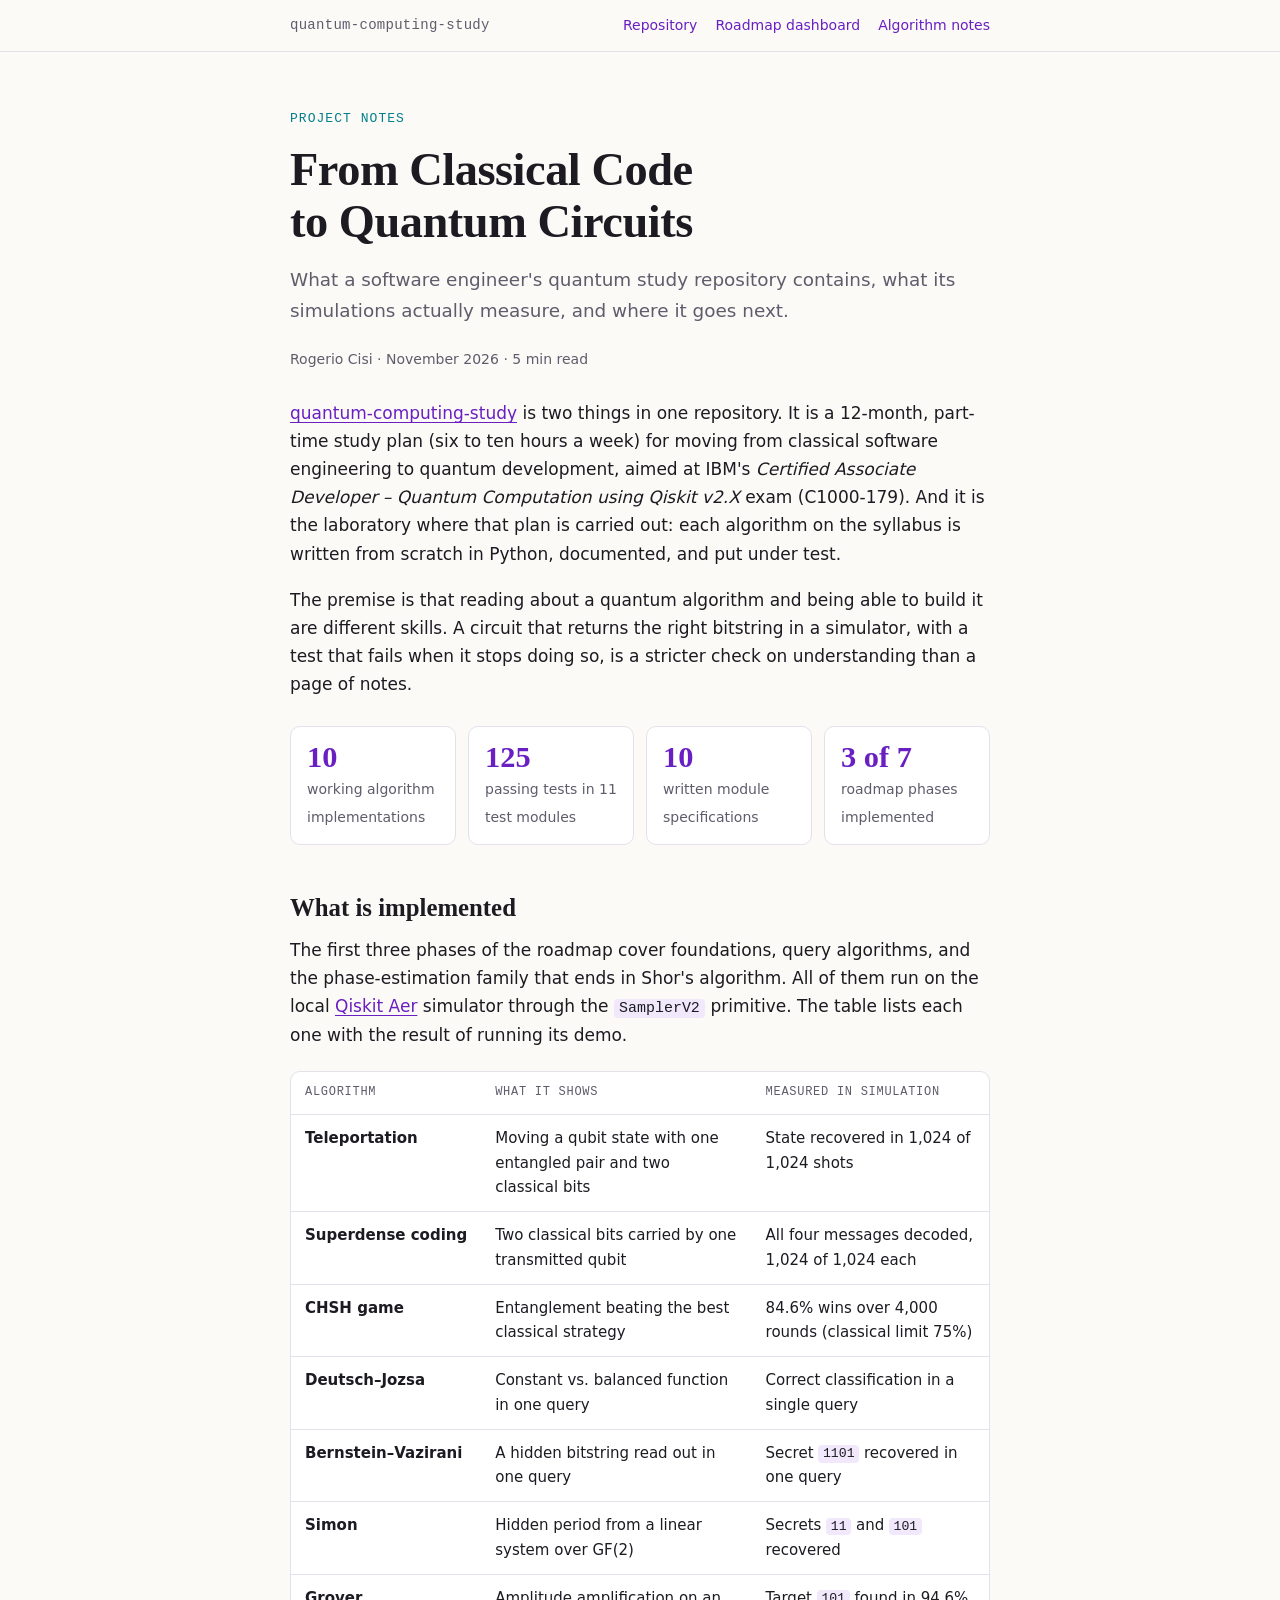
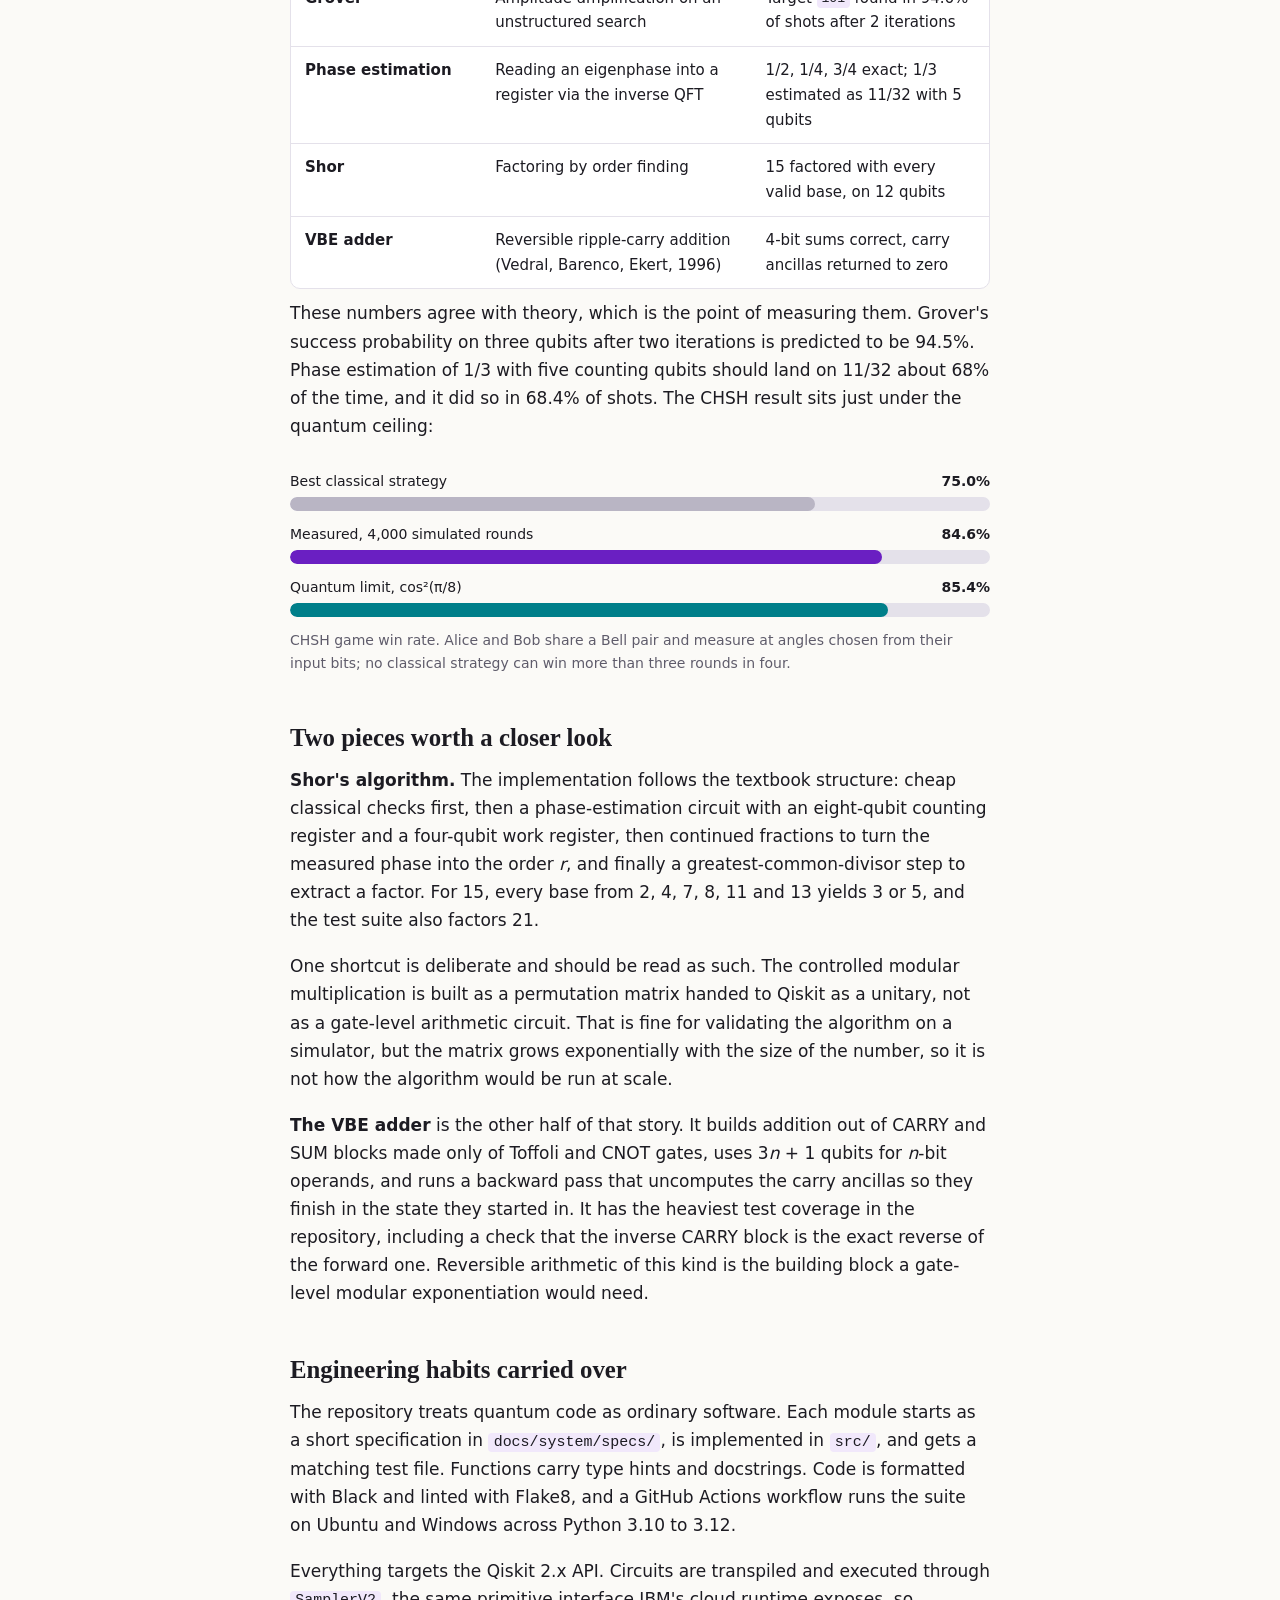
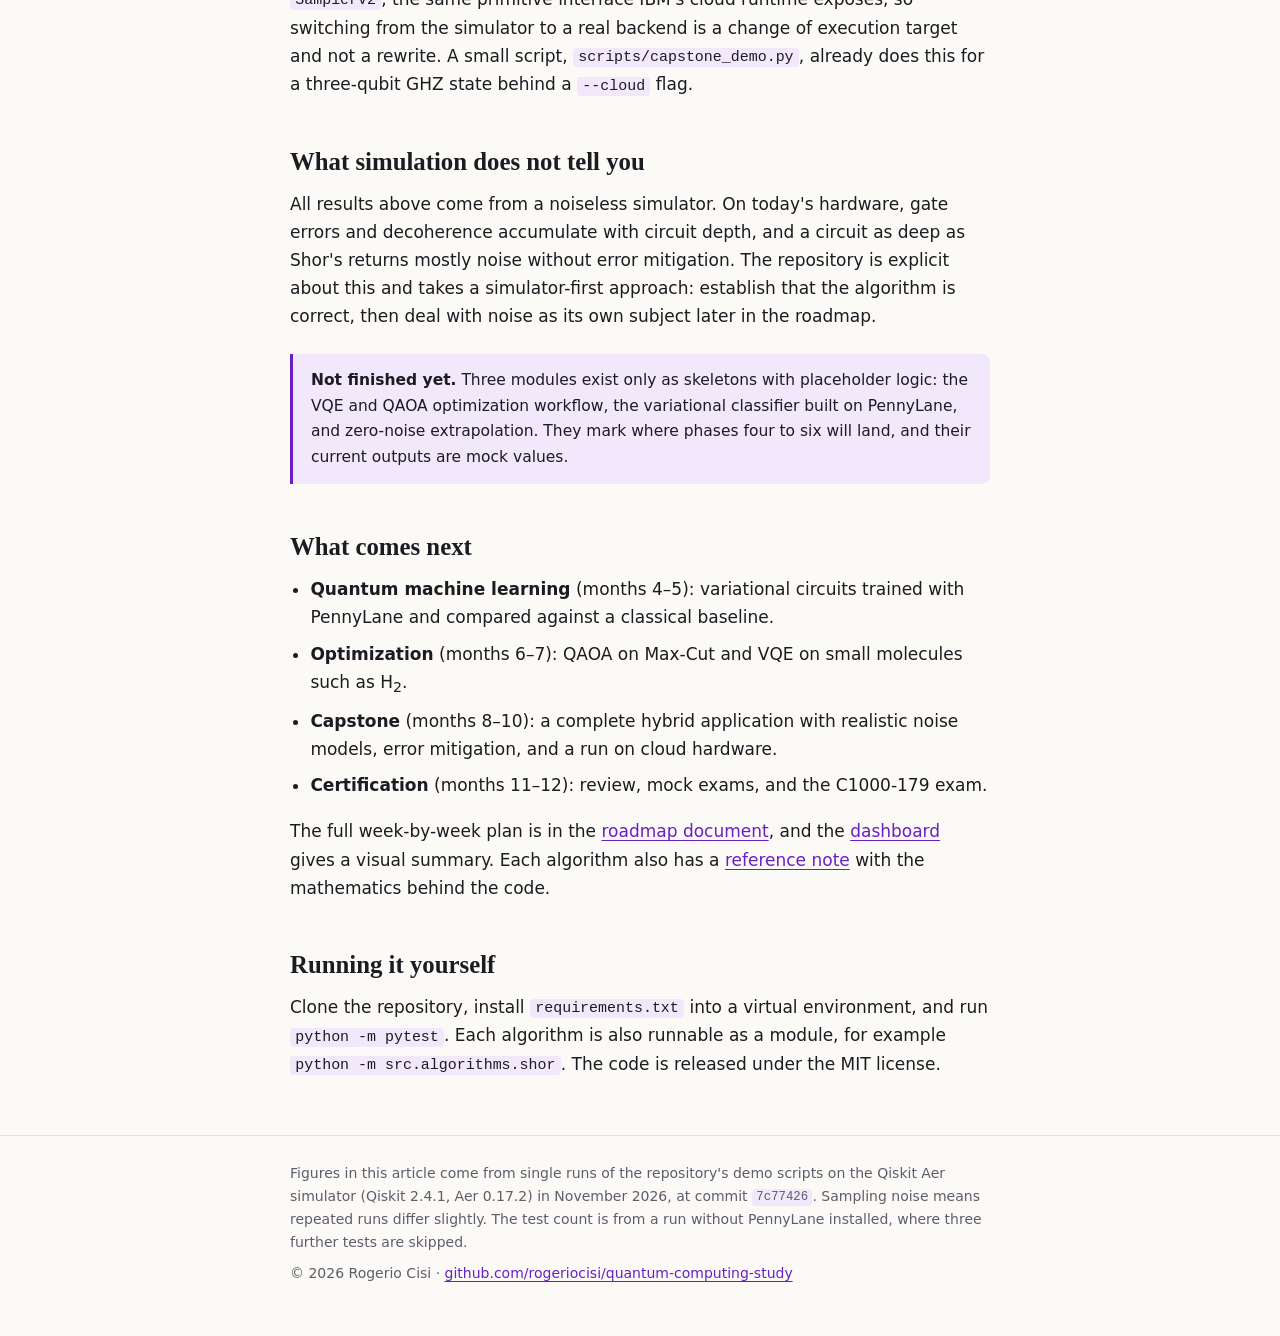
==== docs/index.html @ 94de6b94 "docs: add project article as GitHub Pages landing page Adds docs/index.html, a short article describ" ====
<!DOCTYPE html>
<html lang="en">
<head>
<meta charset="UTF-8">
<meta name="viewport" content="width=device-width, initial-scale=1.0">
<title>From Classical Code to Quantum Circuits | Quantum Computing Study</title>
<meta name="description" content="A short article on the quantum-computing-study repository: a 12-month roadmap from software engineering to quantum development, with ten algorithms implemented and tested in Qiskit 2.x.">
<meta property="og:title" content="From Classical Code to Quantum Circuits">
<meta property="og:description" content="What a software engineer's quantum study repository contains, what its simulations actually measure, and where it goes next.">
<meta property="og:type" content="article">
<style>
:root {
  --bg: #fbfaf7;
  --surface: #ffffff;
  --text: #1c1b22;
  --muted: #5f5c6b;
  --rule: #e4e1ea;
  --accent: #6a1fc2;
  --accent-soft: #f1e8fb;
  --cyan: #007f8a;
  --bar-classical: #b9b5c4;
  --bar-measured: #6a1fc2;
  --bar-bound: #007f8a;
  --serif: "Iowan Old Style", "Palatino Linotype", Palatino, Georgia, serif;
  --sans: system-ui, -apple-system, "Segoe UI", Roboto, sans-serif;
  --mono: ui-monospace, "Cascadia Code", "SF Mono", Menlo, Consolas, monospace;
}
@media (prefers-color-scheme: dark) {
  :root {
    --bg: #0b0a14;
    --surface: #14121f;
    --text: #e6e3ee;
    --muted: #a39fb3;
    --rule: #2a2738;
    --accent: #b88cf5;
    --accent-soft: #221a35;
    --cyan: #4fd8e4;
    --bar-classical: #55516a;
    --bar-measured: #b88cf5;
    --bar-bound: #4fd8e4;
  }
}
* { box-sizing: border-box; }
html { -webkit-text-size-adjust: 100%; }
body {
  margin: 0;
  background: var(--bg);
  color: var(--text);
  font-family: var(--sans);
  font-size: 17px;
  line-height: 1.65;
}
a { color: var(--accent); text-underline-offset: 3px; }
a:hover { text-decoration-thickness: 2px; }
.wrap { max-width: 740px; margin: 0 auto; padding: 0 20px; }

.topbar {
  border-bottom: 1px solid var(--rule);
  font-size: 14px;
}
.topbar .wrap {
  display: flex; flex-wrap: wrap; gap: 6px 20px;
  justify-content: space-between; align-items: center;
  padding-top: 14px; padding-bottom: 14px;
}
.topbar .brand { font-family: var(--mono); color: var(--muted); letter-spacing: 0.02em; }
.topbar nav { display: flex; flex-wrap: wrap; gap: 4px 18px; }
.topbar nav a { text-decoration: none; }
.topbar nav a:hover { text-decoration: underline; }

header.hero { padding: 56px 0 28px; }
.kicker {
  font-family: var(--mono); font-size: 13px; letter-spacing: 0.08em;
  text-transform: uppercase; color: var(--cyan); margin: 0 0 14px;
}
h1 {
  font-family: var(--serif); font-weight: 600;
  font-size: clamp(2rem, 6vw, 2.9rem); line-height: 1.12;
  letter-spacing: -0.01em; margin: 0 0 18px; text-wrap: balance;
}
.dek { font-size: 1.15rem; color: var(--muted); margin: 0 0 22px; text-wrap: pretty; }
.byline { font-size: 14px; color: var(--muted); margin: 0; }

h2 {
  font-family: var(--serif); font-weight: 600; font-size: 1.55rem;
  line-height: 1.25; margin: 48px 0 12px;
}
p { margin: 0 0 18px; text-wrap: pretty; }
code {
  font-family: var(--mono); font-size: 0.88em;
  background: var(--accent-soft); padding: 0.1em 0.35em; border-radius: 4px;
}

.stats {
  display: grid; grid-template-columns: repeat(auto-fit, minmax(150px, 1fr));
  gap: 12px; margin: 28px 0 8px; padding: 0; list-style: none;
}
.stats li {
  background: var(--surface); border: 1px solid var(--rule);
  border-radius: 10px; padding: 14px 16px;
}
.stats b {
  display: block; font-family: var(--serif); font-size: 1.9rem;
  line-height: 1.1; color: var(--accent); font-weight: 600;
}
.stats span { font-size: 14px; color: var(--muted); }

.table-scroll { overflow-x: auto; margin: 22px 0 10px; border: 1px solid var(--rule); border-radius: 10px; background: var(--surface); }
table { border-collapse: collapse; width: 100%; min-width: 600px; font-size: 15px; }
th, td { text-align: left; vertical-align: top; padding: 11px 14px; border-bottom: 1px solid var(--rule); }
tr:last-child td { border-bottom: 0; }
th {
  font-family: var(--mono); font-size: 12px; font-weight: 500;
  text-transform: uppercase; letter-spacing: 0.06em; color: var(--muted);
}
td:first-child { font-weight: 600; white-space: nowrap; }
td.num { font-variant-numeric: tabular-nums; }

figure { margin: 30px 0; }
figcaption { font-size: 14px; color: var(--muted); margin-top: 12px; }
.bars { display: grid; gap: 12px; }
.bar-row { display: grid; grid-template-columns: 1fr; gap: 4px; }
.bar-label { display: flex; justify-content: space-between; gap: 12px; font-size: 14px; }
.bar-label b { font-variant-numeric: tabular-nums; }
.bar-track { height: 14px; border-radius: 7px; background: var(--rule); overflow: hidden; }
.bar-fill { height: 100%; border-radius: 7px; }

.note {
  border-left: 3px solid var(--accent); background: var(--accent-soft);
  padding: 14px 18px; border-radius: 0 8px 8px 0; margin: 24px 0;
  font-size: 15.5px;
}
.note p:last-child { margin-bottom: 0; }

ul.plain { padding-left: 1.2em; margin: 0 0 18px; }
ul.plain li { margin-bottom: 8px; }

footer {
  border-top: 1px solid var(--rule); margin-top: 56px;
  padding: 26px 0 48px; font-size: 14px; color: var(--muted);
}
footer p { margin-bottom: 8px; }
</style>
</head>
<body>

<div class="topbar">
  <div class="wrap">
    <span class="brand">quantum-computing-study</span>
    <nav aria-label="Project links">
      <a href="https://github.com/rogeriocisi/quantum-computing-study">Repository</a>
      <a href="dashboard/">Roadmap dashboard</a>
      <a href="https://github.com/rogeriocisi/quantum-computing-study/tree/main/docs/reference/algorithms">Algorithm notes</a>
    </nav>
  </div>
</div>

<main class="wrap">
<article>

<header class="hero">
  <p class="kicker">Project notes</p>
  <h1>From Classical Code to Quantum Circuits</h1>
  <p class="dek">What a software engineer's quantum study repository contains, what its simulations actually measure, and where it goes next.</p>
  <p class="byline">Rogerio Cisi · November 2026 · 5 min read</p>
</header>

<p><a href="https://github.com/rogeriocisi/quantum-computing-study">quantum-computing-study</a> is two things in one repository. It is a 12-month, part-time study plan (six to ten hours a week) for moving from classical software engineering to quantum development, aimed at IBM's <em>Certified Associate Developer – Quantum Computation using Qiskit v2.X</em> exam (C1000-179). And it is the laboratory where that plan is carried out: each algorithm on the syllabus is written from scratch in Python, documented, and put under test.</p>

<p>The premise is that reading about a quantum algorithm and being able to build it are different skills. A circuit that returns the right bitstring in a simulator, with a test that fails when it stops doing so, is a stricter check on understanding than a page of notes.</p>

<ul class="stats" aria-label="Repository at a glance">
  <li><b>10</b><span>working algorithm implementations</span></li>
  <li><b>125</b><span>passing tests in 11 test modules</span></li>
  <li><b>10</b><span>written module specifications</span></li>
  <li><b>3 of 7</b><span>roadmap phases implemented</span></li>
</ul>

<h2>What is implemented</h2>

<p>The first three phases of the roadmap cover foundations, query algorithms, and the phase-estimation family that ends in Shor's algorithm. All of them run on the local <a href="https://github.com/Qiskit/qiskit-aer">Qiskit Aer</a> simulator through the <code>SamplerV2</code> primitive. The table lists each one with the result of running its demo.</p>

<div class="table-scroll">
<table>
  <thead>
    <tr><th>Algorithm</th><th>What it shows</th><th>Measured in simulation</th></tr>
  </thead>
  <tbody>
    <tr><td>Teleportation</td><td>Moving a qubit state with one entangled pair and two classical bits</td><td class="num">State recovered in 1,024 of 1,024 shots</td></tr>
    <tr><td>Superdense coding</td><td>Two classical bits carried by one transmitted qubit</td><td class="num">All four messages decoded, 1,024 of 1,024 each</td></tr>
    <tr><td>CHSH game</td><td>Entanglement beating the best classical strategy</td><td class="num">84.6% wins over 4,000 rounds (classical limit 75%)</td></tr>
    <tr><td>Deutsch–Jozsa</td><td>Constant vs. balanced function in one query</td><td class="num">Correct classification in a single query</td></tr>
    <tr><td>Bernstein–Vazirani</td><td>A hidden bitstring read out in one query</td><td class="num">Secret <code>1101</code> recovered in one query</td></tr>
    <tr><td>Simon</td><td>Hidden period from a linear system over GF(2)</td><td class="num">Secrets <code>11</code> and <code>101</code> recovered</td></tr>
    <tr><td>Grover</td><td>Amplitude amplification on an unstructured search</td><td class="num">Target <code>101</code> found in 94.6% of shots after 2 iterations</td></tr>
    <tr><td>Phase estimation</td><td>Reading an eigenphase into a register via the inverse QFT</td><td class="num">1/2, 1/4, 3/4 exact; 1/3 estimated as 11/32 with 5 qubits</td></tr>
    <tr><td>Shor</td><td>Factoring by order finding</td><td class="num">15 factored with every valid base, on 12 qubits</td></tr>
    <tr><td>VBE adder</td><td>Reversible ripple-carry addition (Vedral, Barenco, Ekert, 1996)</td><td class="num">4-bit sums correct, carry ancillas returned to zero</td></tr>
  </tbody>
</table>
</div>

<p>These numbers agree with theory, which is the point of measuring them. Grover's success probability on three qubits after two iterations is predicted to be 94.5%. Phase estimation of 1/3 with five counting qubits should land on 11/32 about 68% of the time, and it did so in 68.4% of shots. The CHSH result sits just under the quantum ceiling:</p>

<figure>
  <div class="bars" role="img" aria-label="CHSH game win rate: classical limit 75 percent, measured 84.6 percent, quantum limit 85.4 percent">
    <div class="bar-row">
      <div class="bar-label"><span>Best classical strategy</span><b>75.0%</b></div>
      <div class="bar-track"><div class="bar-fill" style="width:75%;background:var(--bar-classical)"></div></div>
    </div>
    <div class="bar-row">
      <div class="bar-label"><span>Measured, 4,000 simulated rounds</span><b>84.6%</b></div>
      <div class="bar-track"><div class="bar-fill" style="width:84.6%;background:var(--bar-measured)"></div></div>
    </div>
    <div class="bar-row">
      <div class="bar-label"><span>Quantum limit, cos²(π/8)</span><b>85.4%</b></div>
      <div class="bar-track"><div class="bar-fill" style="width:85.4%;background:var(--bar-bound)"></div></div>
    </div>
  </div>
  <figcaption>CHSH game win rate. Alice and Bob share a Bell pair and measure at angles chosen from their input bits; no classical strategy can win more than three rounds in four.</figcaption>
</figure>

<h2>Two pieces worth a closer look</h2>

<p><strong>Shor's algorithm.</strong> The implementation follows the textbook structure: cheap classical checks first, then a phase-estimation circuit with an eight-qubit counting register and a four-qubit work register, then continued fractions to turn the measured phase into the order <em>r</em>, and finally a greatest-common-divisor step to extract a factor. For 15, every base from 2, 4, 7, 8, 11 and 13 yields 3 or 5, and the test suite also factors 21.</p>

<p>One shortcut is deliberate and should be read as such. The controlled modular multiplication is built as a permutation matrix handed to Qiskit as a unitary, not as a gate-level arithmetic circuit. That is fine for validating the algorithm on a simulator, but the matrix grows exponentially with the size of the number, so it is not how the algorithm would be run at scale.</p>

<p><strong>The VBE adder</strong> is the other half of that story. It builds addition out of CARRY and SUM blocks made only of Toffoli and CNOT gates, uses 3<em>n</em> + 1 qubits for <em>n</em>-bit operands, and runs a backward pass that uncomputes the carry ancillas so they finish in the state they started in. It has the heaviest test coverage in the repository, including a check that the inverse CARRY block is the exact reverse of the forward one. Reversible arithmetic of this kind is the building block a gate-level modular exponentiation would need.</p>

<h2>Engineering habits carried over</h2>

<p>The repository treats quantum code as ordinary software. Each module starts as a short specification in <code>docs/system/specs/</code>, is implemented in <code>src/</code>, and gets a matching test file. Functions carry type hints and docstrings. Code is formatted with Black and linted with Flake8, and a GitHub Actions workflow runs the suite on Ubuntu and Windows across Python 3.10 to 3.12.</p>

<p>Everything targets the Qiskit 2.x API. Circuits are transpiled and executed through <code>SamplerV2</code>, the same primitive interface IBM's cloud runtime exposes, so switching from the simulator to a real backend is a change of execution target and not a rewrite. A small script, <code>scripts/capstone_demo.py</code>, already does this for a three-qubit GHZ state behind a <code>--cloud</code> flag.</p>

<h2>What simulation does not tell you</h2>

<p>All results above come from a noiseless simulator. On today's hardware, gate errors and decoherence accumulate with circuit depth, and a circuit as deep as Shor's returns mostly noise without error mitigation. The repository is explicit about this and takes a simulator-first approach: establish that the algorithm is correct, then deal with noise as its own subject later in the roadmap.</p>

<div class="note">
  <p><strong>Not finished yet.</strong> Three modules exist only as skeletons with placeholder logic: the VQE and QAOA optimization workflow, the variational classifier built on PennyLane, and zero-noise extrapolation. They mark where phases four to six will land, and their current outputs are mock values.</p>
</div>

<h2>What comes next</h2>

<ul class="plain">
  <li><strong>Quantum machine learning</strong> (months 4–5): variational circuits trained with PennyLane and compared against a classical baseline.</li>
  <li><strong>Optimization</strong> (months 6–7): QAOA on Max-Cut and VQE on small molecules such as H<sub>2</sub>.</li>
  <li><strong>Capstone</strong> (months 8–10): a complete hybrid application with realistic noise models, error mitigation, and a run on cloud hardware.</li>
  <li><strong>Certification</strong> (months 11–12): review, mock exams, and the C1000-179 exam.</li>
</ul>

<p>The full week-by-week plan is in the <a href="https://github.com/rogeriocisi/quantum-computing-study/blob/main/docs/roadmap/quantum-dev-roadmap.md">roadmap document</a>, and the <a href="dashboard/">dashboard</a> gives a visual summary. Each algorithm also has a <a href="https://github.com/rogeriocisi/quantum-computing-study/tree/main/docs/reference/algorithms">reference note</a> with the mathematics behind the code.</p>

<h2>Running it yourself</h2>

<p>Clone the repository, install <code>requirements.txt</code> into a virtual environment, and run <code>python -m pytest</code>. Each algorithm is also runnable as a module, for example <code>python -m src.algorithms.shor</code>. The code is released under the MIT license.</p>

</article>
</main>

<footer>
  <div class="wrap">
    <p>Figures in this article come from single runs of the repository's demo scripts on the Qiskit Aer simulator (Qiskit 2.4.1, Aer 0.17.2) in November 2026, at commit <code>7c77426</code>. Sampling noise means repeated runs differ slightly. The test count is from a run without PennyLane installed, where three further tests are skipped.</p>
    <p>© 2026 Rogerio Cisi · <a href="https://github.com/rogeriocisi/quantum-computing-study">github.com/rogeriocisi/quantum-computing-study</a></p>
  </div>
</footer>

</body>
</html>
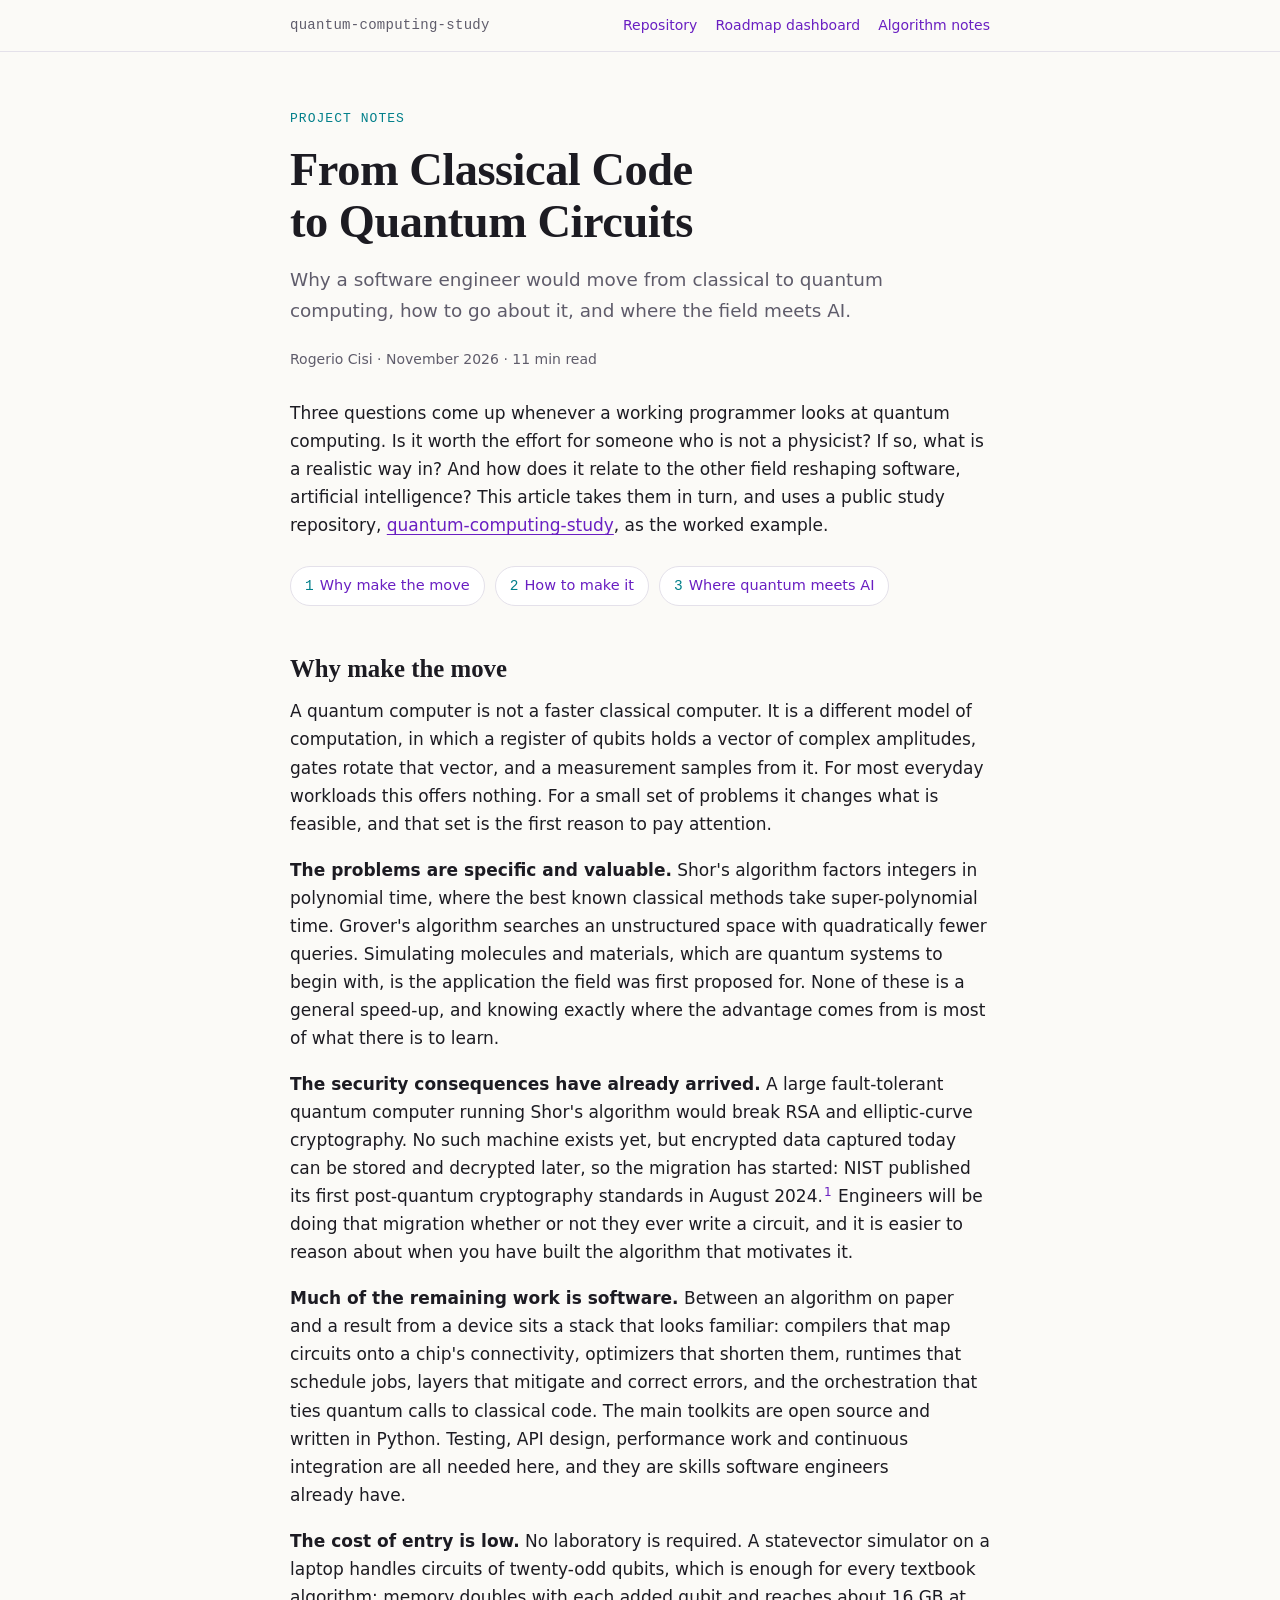
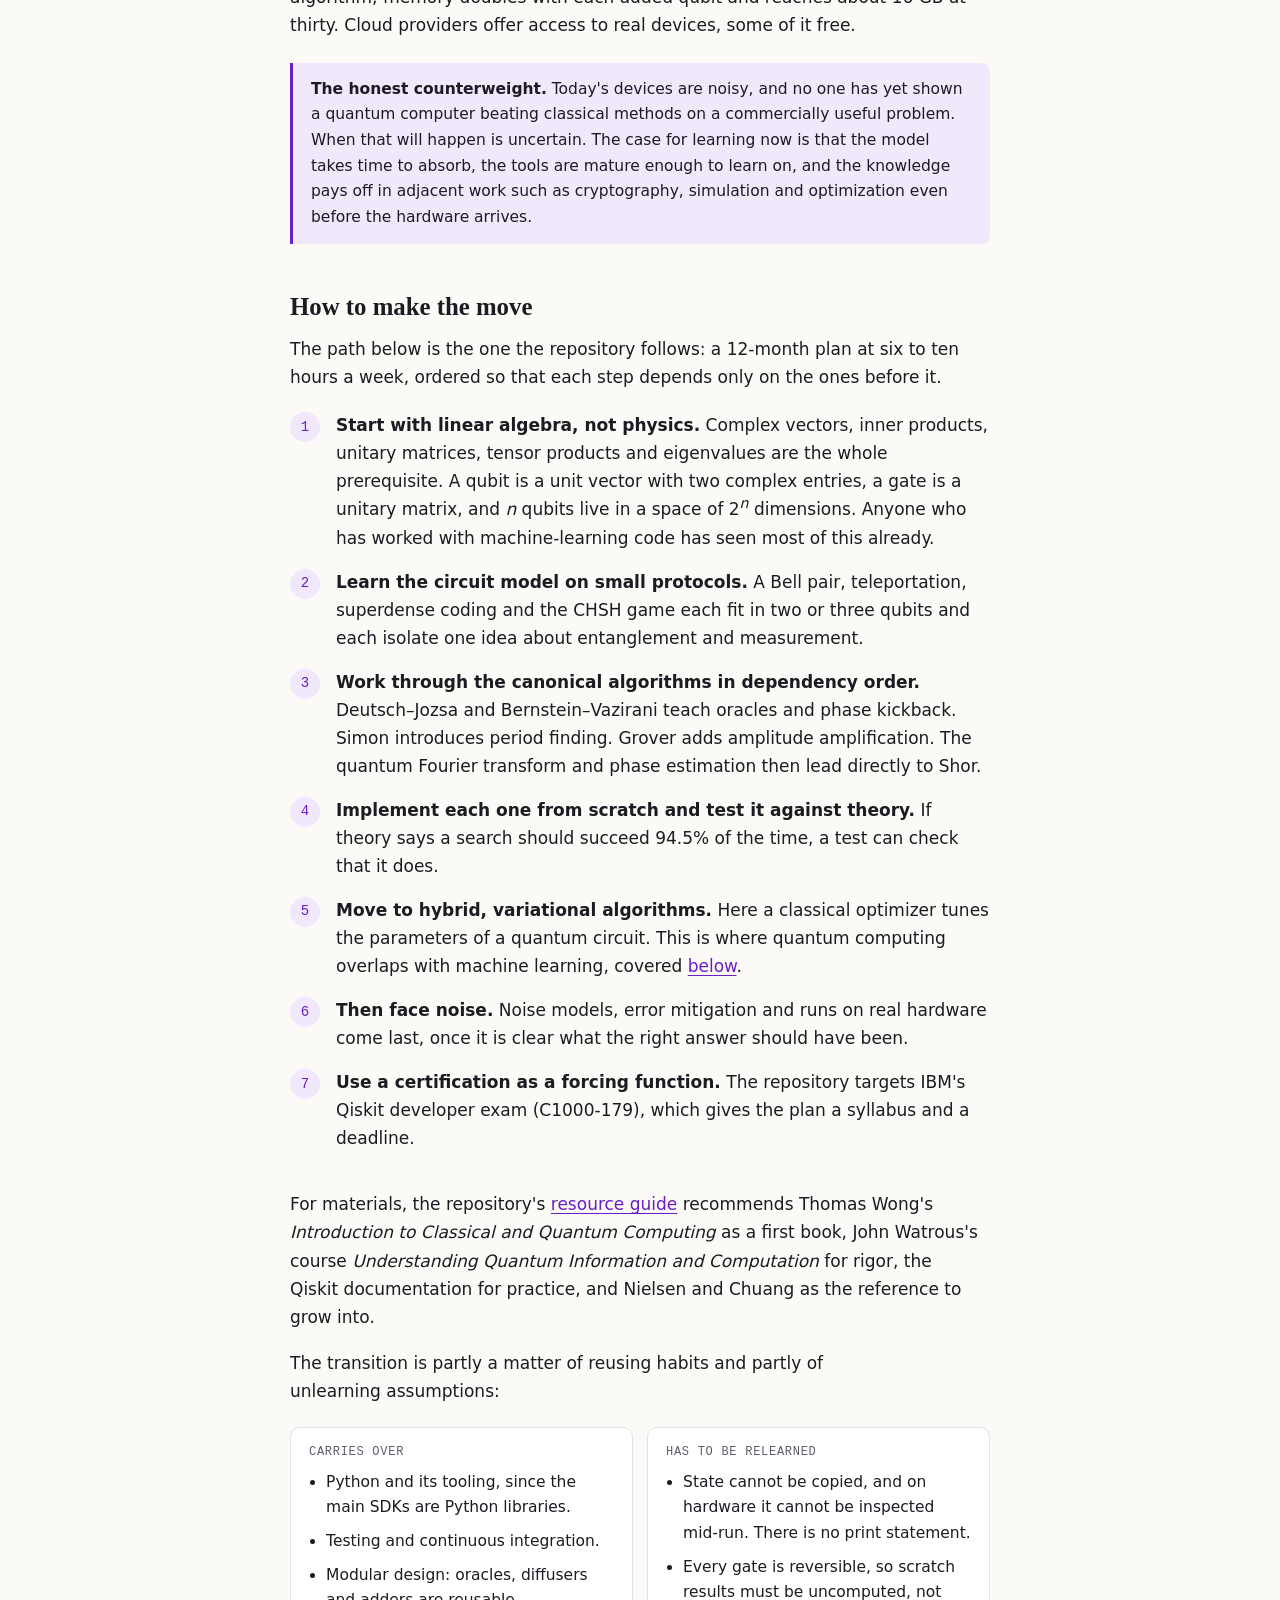
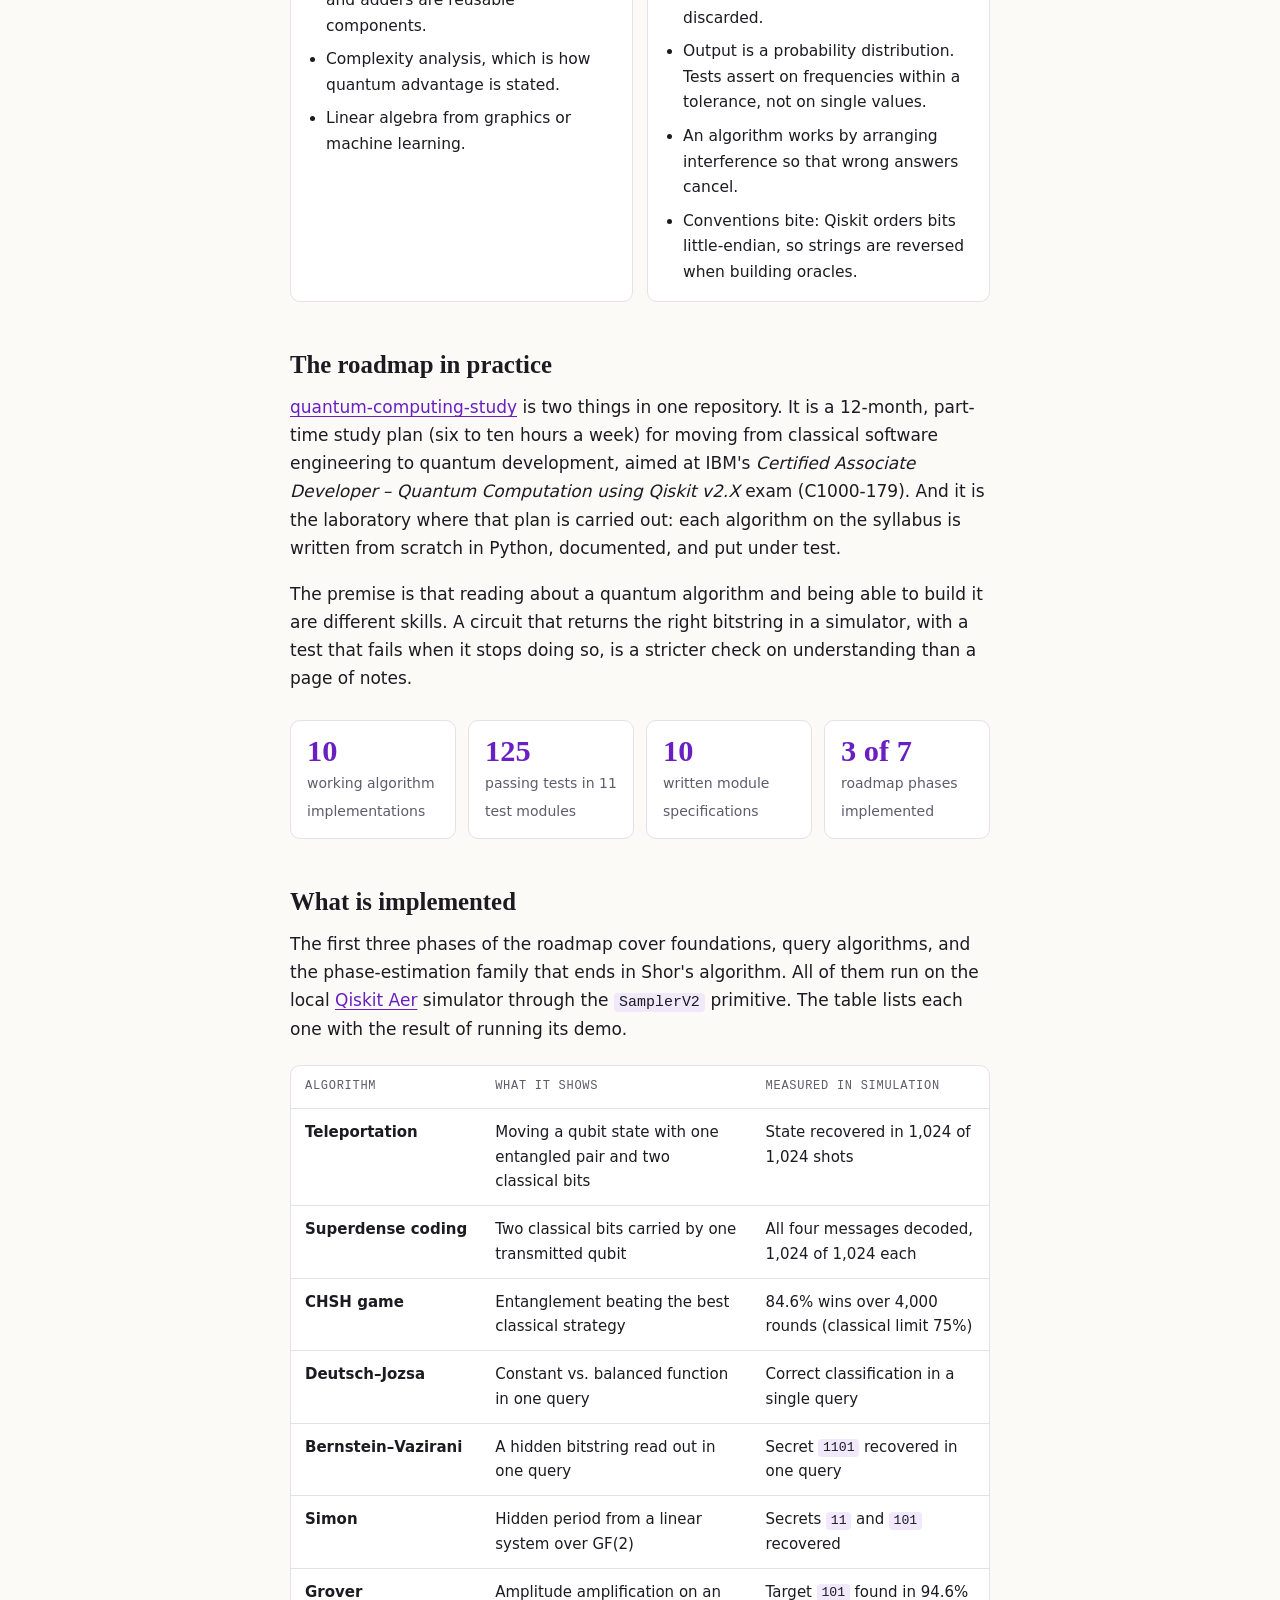
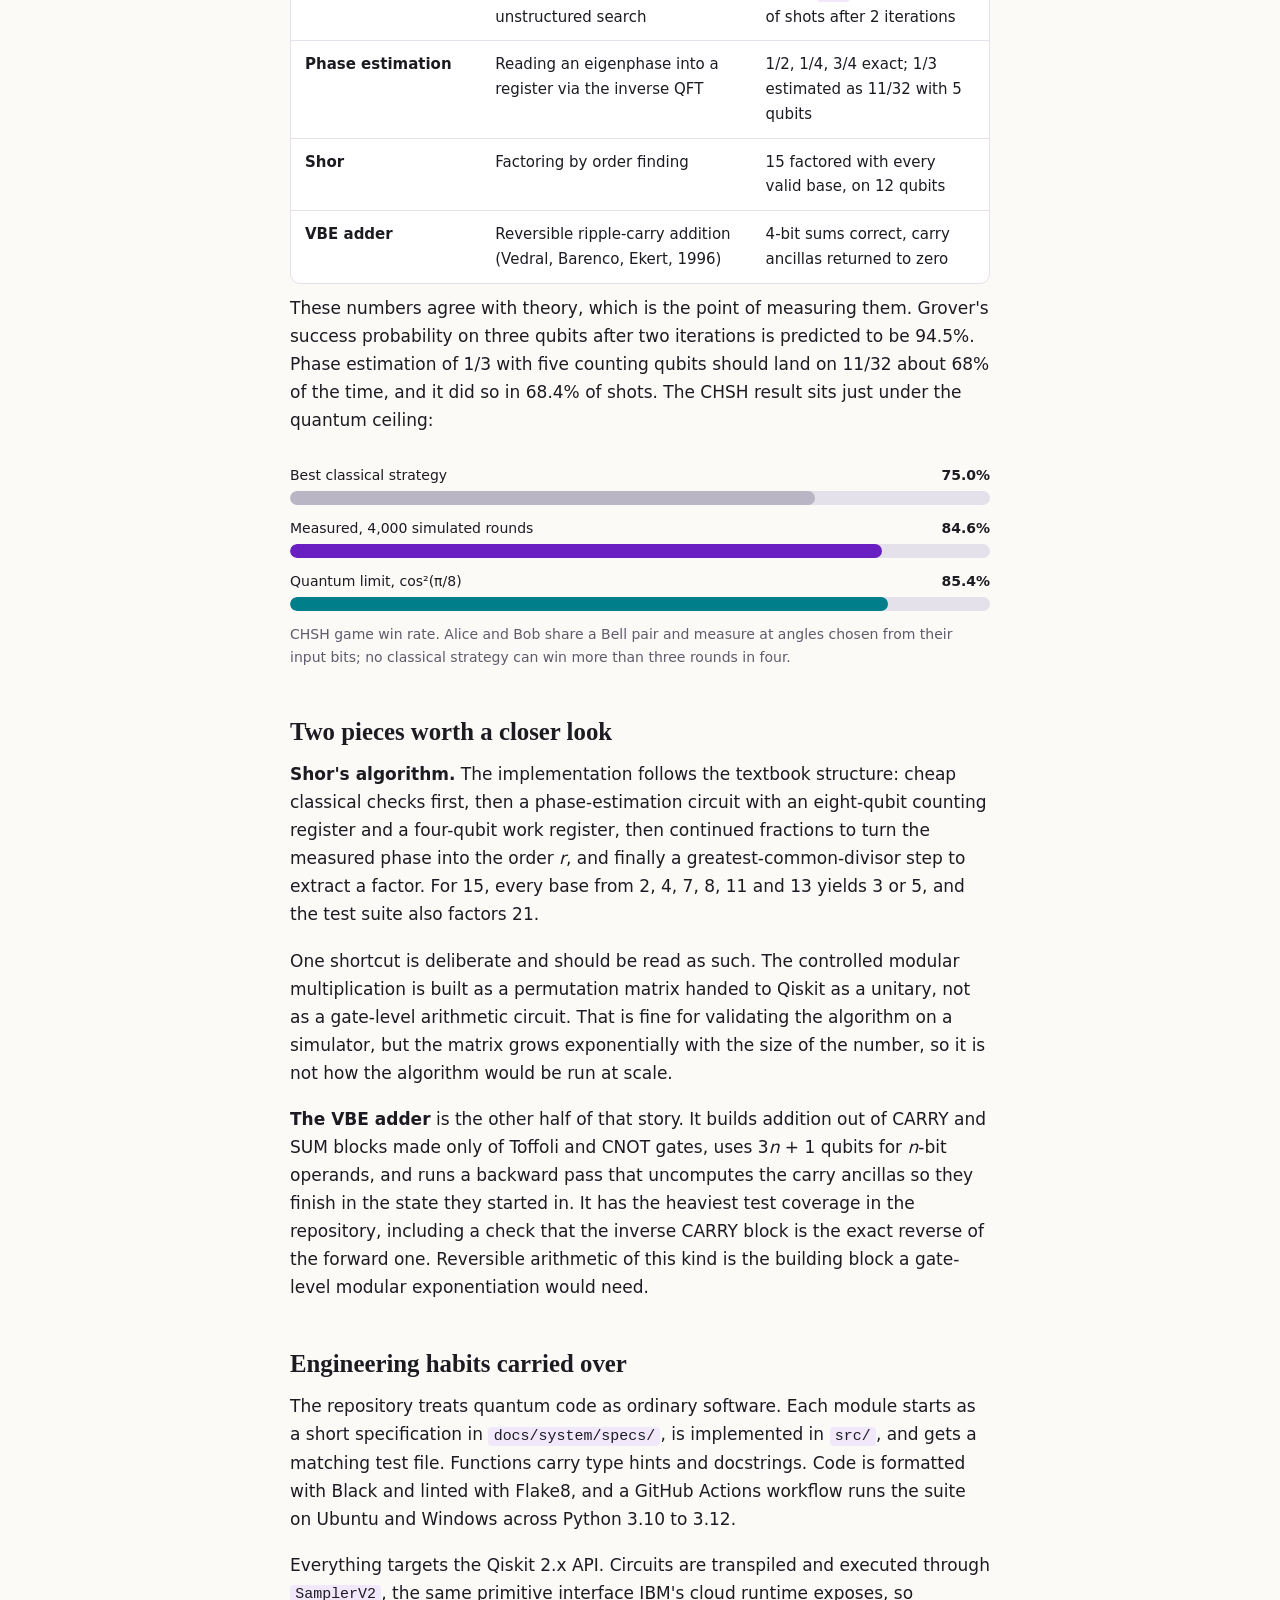
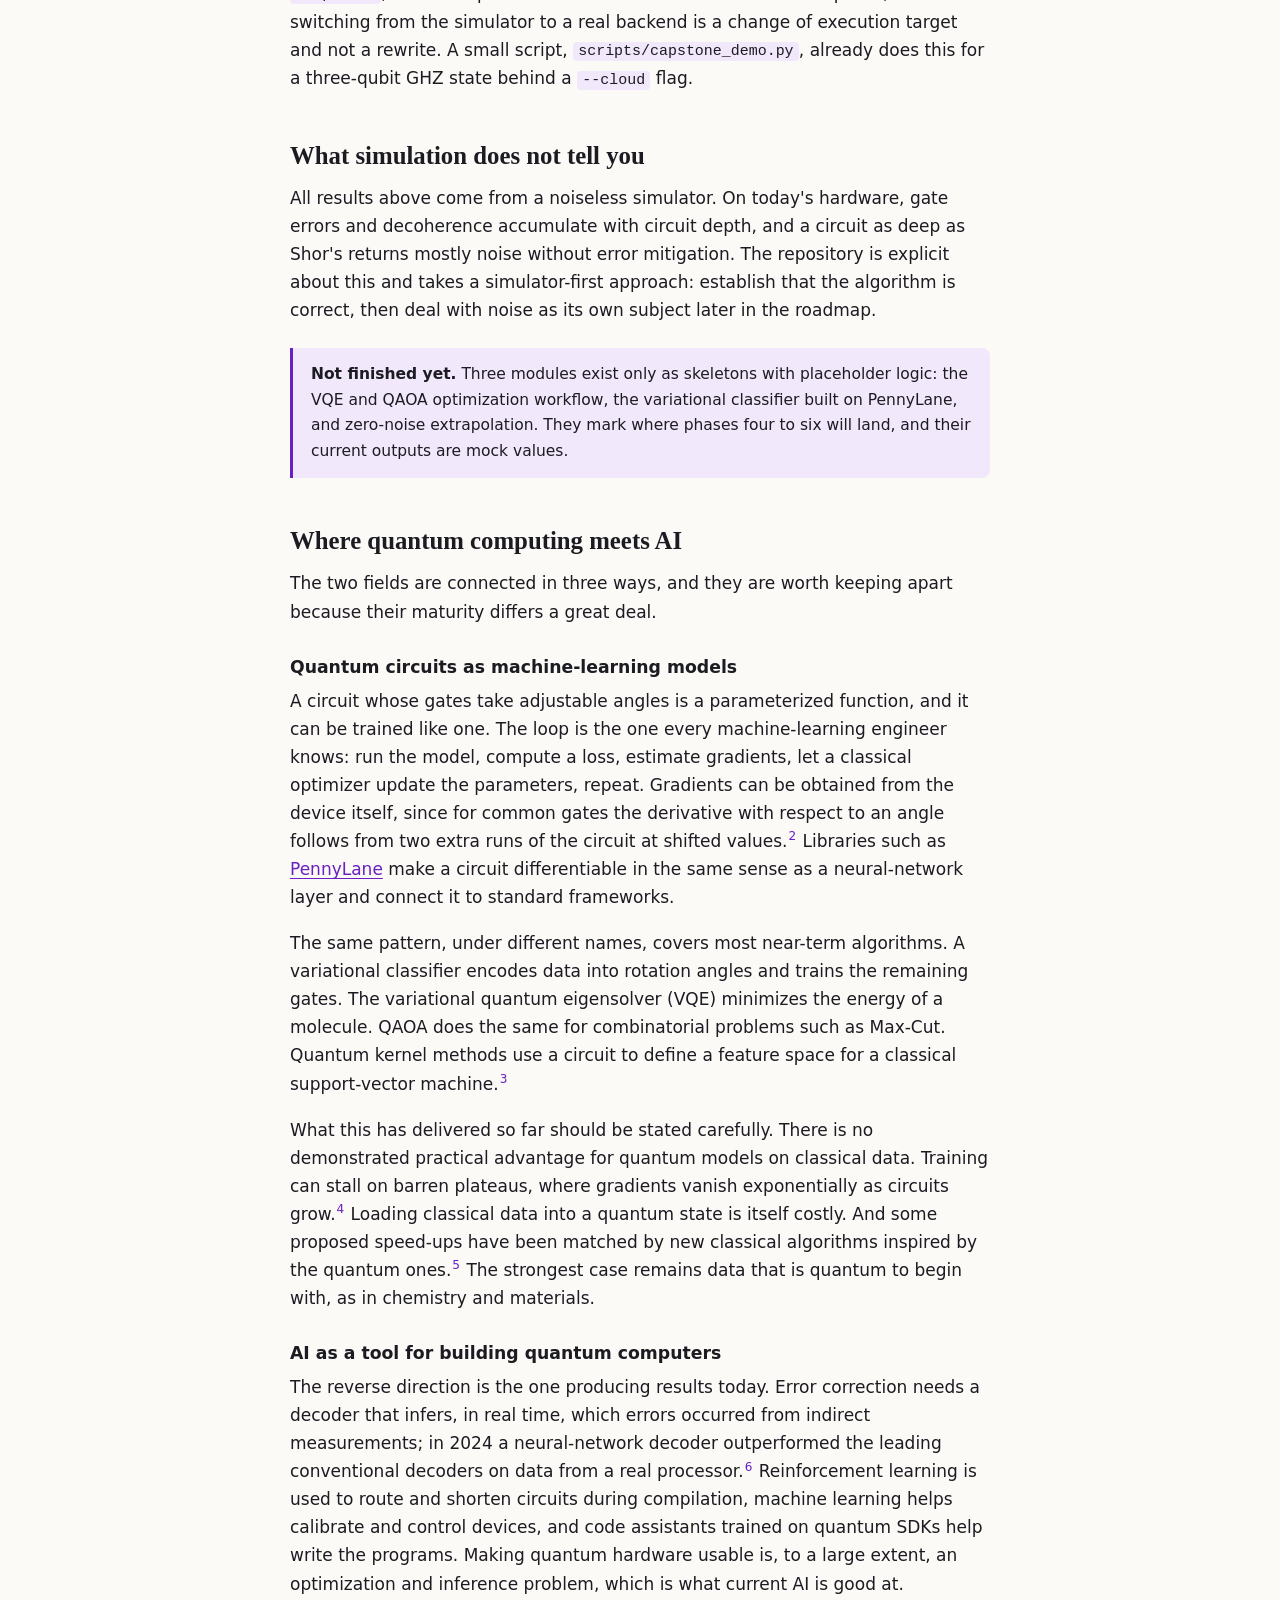
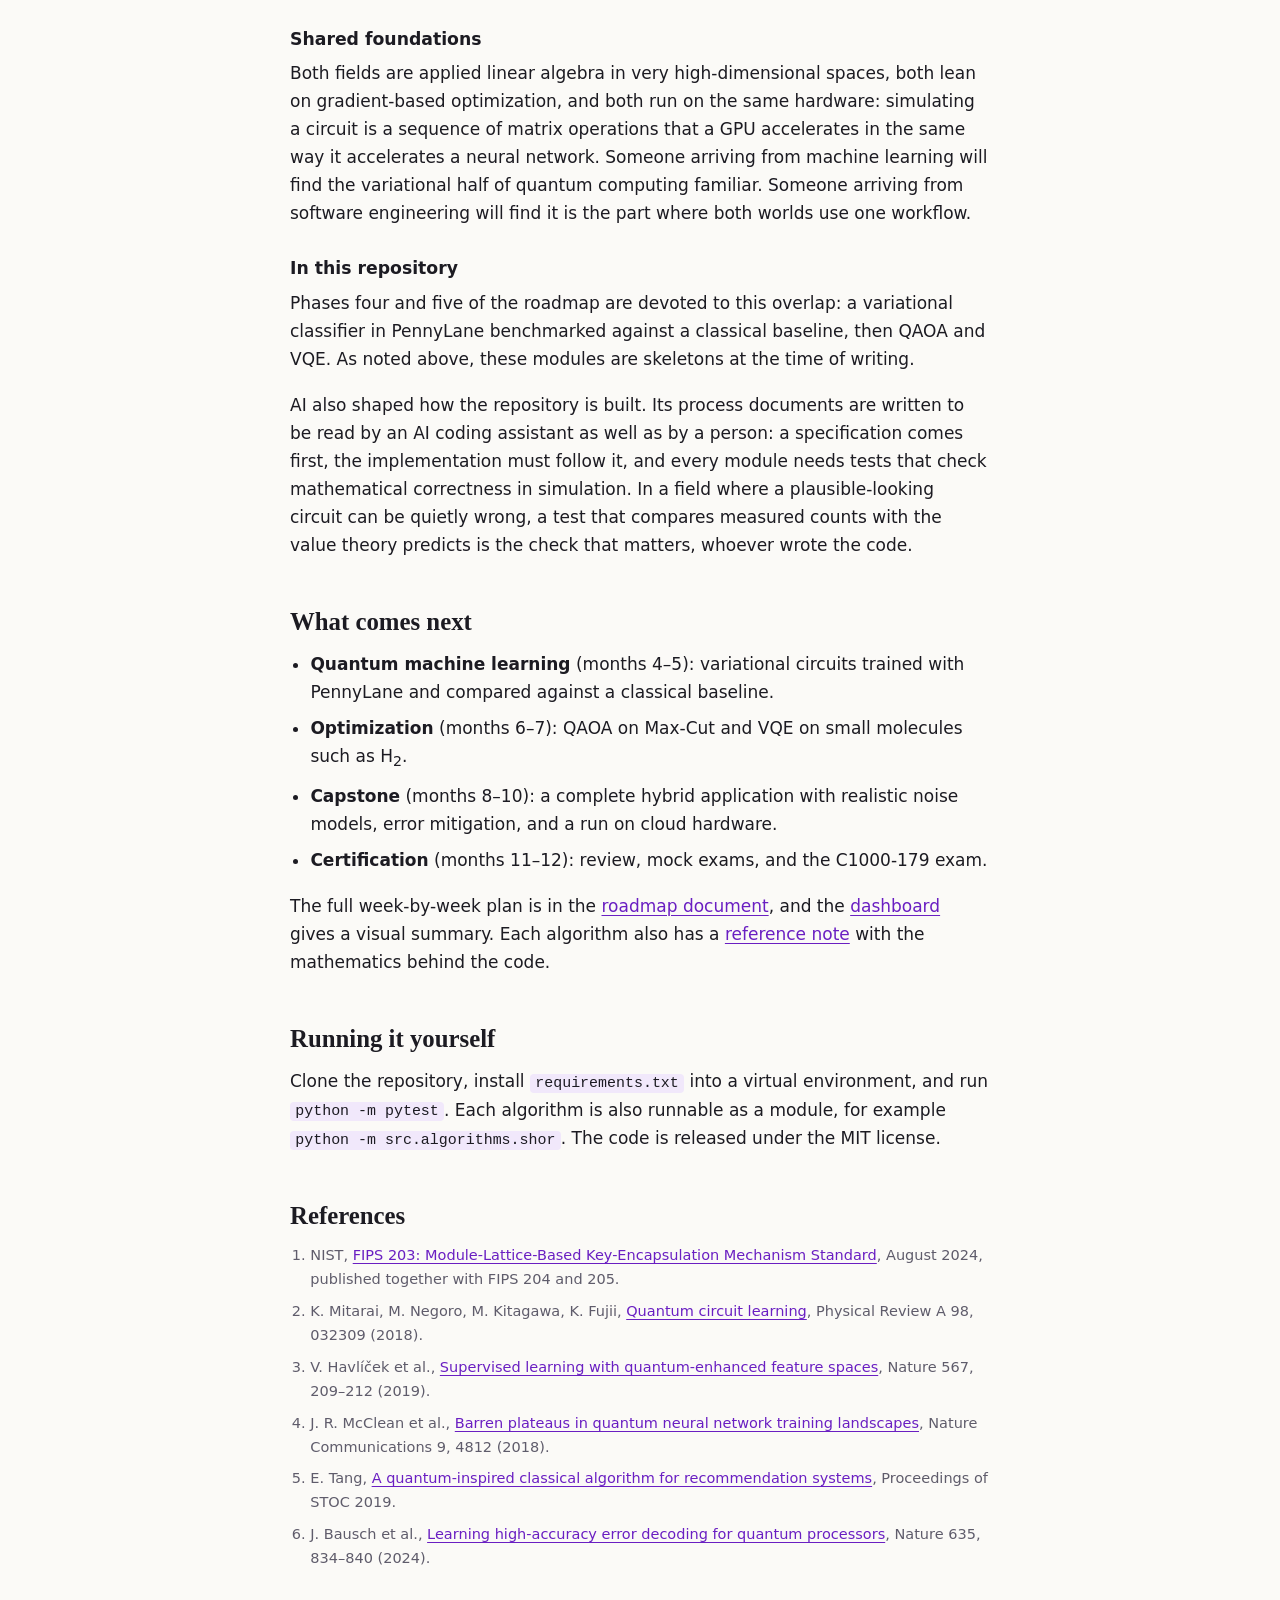
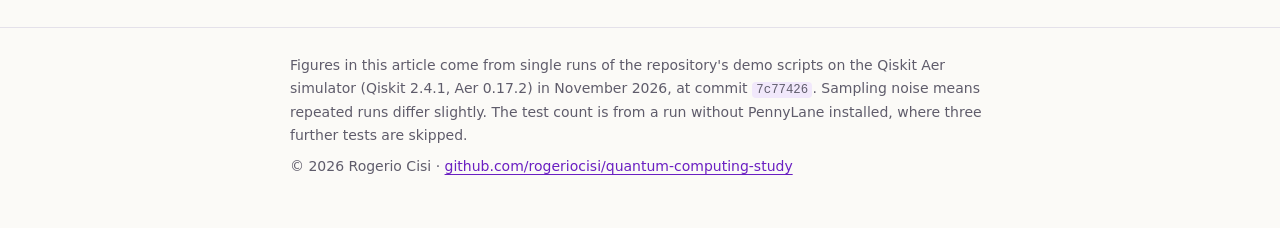
==== commit 60b27377: "docs: refocus the article on why and how to move to quantum computing, and on AI Adds three sections" ====
--- a/docs/index.html
+++ b/docs/index.html
@@ -4,9 +4,9 @@
 <meta charset="UTF-8">
 <meta name="viewport" content="width=device-width, initial-scale=1.0">
 <title>From Classical Code to Quantum Circuits | Quantum Computing Study</title>
-<meta name="description" content="A short article on the quantum-computing-study repository: a 12-month roadmap from software engineering to quantum development, with ten algorithms implemented and tested in Qiskit 2.x.">
+<meta name="description" content="Why a software engineer would move from classical to quantum computing, how to go about it, and where the field meets AI, illustrated by the quantum-computing-study repository.">
 <meta property="og:title" content="From Classical Code to Quantum Circuits">
-<meta property="og:description" content="What a software engineer's quantum study repository contains, what its simulations actually measure, and where it goes next.">
+<meta property="og:description" content="Why a software engineer would move from classical to quantum computing, how to go about it, and where the field meets AI.">
 <meta property="og:type" content="article">
 <style>
 :root {
@@ -135,6 +135,57 @@
 ul.plain { padding-left: 1.2em; margin: 0 0 18px; }
 ul.plain li { margin-bottom: 8px; }
 
+h3 {
+  font-family: var(--sans); font-weight: 600; font-size: 1.08rem;
+  line-height: 1.35; margin: 30px 0 8px;
+}
+.toc {
+  display: flex; flex-wrap: wrap; gap: 8px 10px;
+  margin: 26px 0 34px; padding: 0; list-style: none;
+}
+.toc a {
+  display: block; text-decoration: none; font-size: 14.5px; font-weight: 500;
+  border: 1px solid var(--rule); background: var(--surface);
+  border-radius: 999px; padding: 7px 14px;
+}
+.toc a:hover { border-color: var(--accent); }
+.toc a span { font-family: var(--mono); color: var(--cyan); margin-right: 6px; }
+
+ol.steps { padding-left: 0; margin: 20px 0 22px; list-style: none; counter-reset: step; }
+ol.steps li {
+  counter-increment: step; position: relative;
+  padding: 0 0 16px 46px; margin: 0;
+}
+ol.steps li::before {
+  content: counter(step);
+  position: absolute; left: 0; top: 1px;
+  width: 30px; height: 30px; border-radius: 50%;
+  display: grid; place-items: center;
+  font-family: var(--mono); font-size: 14px; font-weight: 500;
+  color: var(--accent); background: var(--accent-soft);
+}
+
+.split {
+  display: grid; grid-template-columns: repeat(auto-fit, minmax(260px, 1fr));
+  gap: 14px; margin: 22px 0 24px;
+}
+.split > div {
+  background: var(--surface); border: 1px solid var(--rule);
+  border-radius: 10px; padding: 16px 18px 6px;
+}
+.split h3 {
+  margin: 0 0 10px; font-family: var(--mono); font-size: 12px; font-weight: 500;
+  text-transform: uppercase; letter-spacing: 0.06em; color: var(--muted);
+}
+.split ul { padding-left: 1.1em; margin: 0 0 10px; font-size: 15.5px; }
+.split li { margin-bottom: 8px; }
+
+ol.refs { padding-left: 1.4em; margin: 0 0 18px; font-size: 14.5px; color: var(--muted); }
+ol.refs li { margin-bottom: 8px; }
+sup { line-height: 0; }
+sup a { text-decoration: none; font-size: 0.85em; padding: 0 1px; }
+h2[id] { scroll-margin-top: 16px; }
+
 footer {
   border-top: 1px solid var(--rule); margin-top: 56px;
   padding: 26px 0 48px; font-size: 14px; color: var(--muted);
@@ -161,9 +212,76 @@
 <header class="hero">
   <p class="kicker">Project notes</p>
   <h1>From Classical Code to Quantum Circuits</h1>
-  <p class="dek">What a software engineer's quantum study repository contains, what its simulations actually measure, and where it goes next.</p>
-  <p class="byline">Rogerio Cisi · November 2026 · 5 min read</p>
+  <p class="dek">Why a software engineer would move from classical to quantum computing, how to go about it, and where the field meets AI.</p>
+  <p class="byline">Rogerio Cisi · November 2026 · 11 min read</p>
 </header>
+
+<p>Three questions come up whenever a working programmer looks at quantum computing. Is it worth the effort for someone who is not a physicist? If so, what is a realistic way in? And how does it relate to the other field reshaping software, artificial intelligence? This article takes them in turn, and uses a public study repository, <a href="https://github.com/rogeriocisi/quantum-computing-study">quantum-computing-study</a>, as the worked example.</p>
+
+<ul class="toc" aria-label="In this article">
+  <li><a href="#why"><span>1</span>Why make the move</a></li>
+  <li><a href="#how"><span>2</span>How to make it</a></li>
+  <li><a href="#ai"><span>3</span>Where quantum meets AI</a></li>
+</ul>
+
+<h2 id="why">Why make the move</h2>
+
+<p>A quantum computer is not a faster classical computer. It is a different model of computation, in which a register of qubits holds a vector of complex amplitudes, gates rotate that vector, and a measurement samples from it. For most everyday workloads this offers nothing. For a small set of problems it changes what is feasible, and that set is the first reason to pay attention.</p>
+
+<p><strong>The problems are specific and valuable.</strong> Shor's algorithm factors integers in polynomial time, where the best known classical methods take super-polynomial time. Grover's algorithm searches an unstructured space with quadratically fewer queries. Simulating molecules and materials, which are quantum systems to begin with, is the application the field was first proposed for. None of these is a general speed-up, and knowing exactly where the advantage comes from is most of what there is to learn.</p>
+
+<p><strong>The security consequences have already arrived.</strong> A large fault-tolerant quantum computer running Shor's algorithm would break RSA and elliptic-curve cryptography. No such machine exists yet, but encrypted data captured today can be stored and decrypted later, so the migration has started: NIST published its first post-quantum cryptography standards in August 2024.<sup><a href="#ref-1">1</a></sup> Engineers will be doing that migration whether or not they ever write a circuit, and it is easier to reason about when you have built the algorithm that motivates it.</p>
+
+<p><strong>Much of the remaining work is software.</strong> Between an algorithm on paper and a result from a device sits a stack that looks familiar: compilers that map circuits onto a chip's connectivity, optimizers that shorten them, runtimes that schedule jobs, layers that mitigate and correct errors, and the orchestration that ties quantum calls to classical code. The main toolkits are open source and written in Python. Testing, API design, performance work and continuous integration are all needed here, and they are skills software engineers already have.</p>
+
+<p><strong>The cost of entry is low.</strong> No laboratory is required. A statevector simulator on a laptop handles circuits of twenty-odd qubits, which is enough for every textbook algorithm; memory doubles with each added qubit and reaches about 16 GB at thirty. Cloud providers offer access to real devices, some of it free.</p>
+
+<div class="note">
+  <p><strong>The honest counterweight.</strong> Today's devices are noisy, and no one has yet shown a quantum computer beating classical methods on a commercially useful problem. When that will happen is uncertain. The case for learning now is that the model takes time to absorb, the tools are mature enough to learn on, and the knowledge pays off in adjacent work such as cryptography, simulation and optimization even before the hardware arrives.</p>
+</div>
+
+<h2 id="how">How to make the move</h2>
+
+<p>The path below is the one the repository follows: a 12-month plan at six to ten hours a week, ordered so that each step depends only on the ones before it.</p>
+
+<ol class="steps">
+  <li><strong>Start with linear algebra, not physics.</strong> Complex vectors, inner products, unitary matrices, tensor products and eigenvalues are the whole prerequisite. A qubit is a unit vector with two complex entries, a gate is a unitary matrix, and <em>n</em> qubits live in a space of 2<sup><em>n</em></sup> dimensions. Anyone who has worked with machine-learning code has seen most of this already.</li>
+  <li><strong>Learn the circuit model on small protocols.</strong> A Bell pair, teleportation, superdense coding and the CHSH game each fit in two or three qubits and each isolate one idea about entanglement and measurement.</li>
+  <li><strong>Work through the canonical algorithms in dependency order.</strong> Deutsch–Jozsa and Bernstein–Vazirani teach oracles and phase kickback. Simon introduces period finding. Grover adds amplitude amplification. The quantum Fourier transform and phase estimation then lead directly to Shor.</li>
+  <li><strong>Implement each one from scratch and test it against theory.</strong> If theory says a search should succeed 94.5% of the time, a test can check that it does.</li>
+  <li><strong>Move to hybrid, variational algorithms.</strong> Here a classical optimizer tunes the parameters of a quantum circuit. This is where quantum computing overlaps with machine learning, covered <a href="#ai">below</a>.</li>
+  <li><strong>Then face noise.</strong> Noise models, error mitigation and runs on real hardware come last, once it is clear what the right answer should have been.</li>
+  <li><strong>Use a certification as a forcing function.</strong> The repository targets IBM's Qiskit developer exam (C1000-179), which gives the plan a syllabus and a deadline.</li>
+</ol>
+
+<p>For materials, the repository's <a href="https://github.com/rogeriocisi/quantum-computing-study/blob/main/docs/roadmap/resources.md">resource guide</a> recommends Thomas Wong's <em>Introduction to Classical and Quantum Computing</em> as a first book, John Watrous's course <em>Understanding Quantum Information and Computation</em> for rigor, the Qiskit documentation for practice, and Nielsen and Chuang as the reference to grow into.</p>
+
+<p>The transition is partly a matter of reusing habits and partly of unlearning assumptions:</p>
+
+<div class="split">
+  <div>
+    <h3>Carries over</h3>
+    <ul>
+      <li>Python and its tooling, since the main SDKs are Python libraries.</li>
+      <li>Testing and continuous integration.</li>
+      <li>Modular design: oracles, diffusers and adders are reusable components.</li>
+      <li>Complexity analysis, which is how quantum advantage is stated.</li>
+      <li>Linear algebra from graphics or machine learning.</li>
+    </ul>
+  </div>
+  <div>
+    <h3>Has to be relearned</h3>
+    <ul>
+      <li>State cannot be copied, and on hardware it cannot be inspected mid-run. There is no print statement.</li>
+      <li>Every gate is reversible, so scratch results must be uncomputed, not discarded.</li>
+      <li>Output is a probability distribution. Tests assert on frequencies within a tolerance, not on single values.</li>
+      <li>An algorithm works by arranging interference so that wrong answers cancel.</li>
+      <li>Conventions bite: Qiskit orders bits little-endian, so strings are reversed when building oracles.</li>
+    </ul>
+  </div>
+</div>
+
+<h2 id="repo">The roadmap in practice</h2>
 
 <p><a href="https://github.com/rogeriocisi/quantum-computing-study">quantum-computing-study</a> is two things in one repository. It is a 12-month, part-time study plan (six to ten hours a week) for moving from classical software engineering to quantum development, aimed at IBM's <em>Certified Associate Developer – Quantum Computation using Qiskit v2.X</em> exam (C1000-179). And it is the laboratory where that plan is carried out: each algorithm on the syllabus is written from scratch in Python, documented, and put under test.</p>
 
@@ -242,6 +360,32 @@
   <p><strong>Not finished yet.</strong> Three modules exist only as skeletons with placeholder logic: the VQE and QAOA optimization workflow, the variational classifier built on PennyLane, and zero-noise extrapolation. They mark where phases four to six will land, and their current outputs are mock values.</p>
 </div>
 
+<h2 id="ai">Where quantum computing meets AI</h2>
+
+<p>The two fields are connected in three ways, and they are worth keeping apart because their maturity differs a great deal.</p>
+
+<h3>Quantum circuits as machine-learning models</h3>
+
+<p>A circuit whose gates take adjustable angles is a parameterized function, and it can be trained like one. The loop is the one every machine-learning engineer knows: run the model, compute a loss, estimate gradients, let a classical optimizer update the parameters, repeat. Gradients can be obtained from the device itself, since for common gates the derivative with respect to an angle follows from two extra runs of the circuit at shifted values.<sup><a href="#ref-2">2</a></sup> Libraries such as <a href="https://pennylane.ai/">PennyLane</a> make a circuit differentiable in the same sense as a neural-network layer and connect it to standard frameworks.</p>
+
+<p>The same pattern, under different names, covers most near-term algorithms. A variational classifier encodes data into rotation angles and trains the remaining gates. The variational quantum eigensolver (VQE) minimizes the energy of a molecule. QAOA does the same for combinatorial problems such as Max-Cut. Quantum kernel methods use a circuit to define a feature space for a classical support-vector machine.<sup><a href="#ref-3">3</a></sup></p>
+
+<p>What this has delivered so far should be stated carefully. There is no demonstrated practical advantage for quantum models on classical data. Training can stall on barren plateaus, where gradients vanish exponentially as circuits grow.<sup><a href="#ref-4">4</a></sup> Loading classical data into a quantum state is itself costly. And some proposed speed-ups have been matched by new classical algorithms inspired by the quantum ones.<sup><a href="#ref-5">5</a></sup> The strongest case remains data that is quantum to begin with, as in chemistry and materials.</p>
+
+<h3>AI as a tool for building quantum computers</h3>
+
+<p>The reverse direction is the one producing results today. Error correction needs a decoder that infers, in real time, which errors occurred from indirect measurements; in 2024 a neural-network decoder outperformed the leading conventional decoders on data from a real processor.<sup><a href="#ref-6">6</a></sup> Reinforcement learning is used to route and shorten circuits during compilation, machine learning helps calibrate and control devices, and code assistants trained on quantum SDKs help write the programs. Making quantum hardware usable is, to a large extent, an optimization and inference problem, which is what current AI is good at.</p>
+
+<h3>Shared foundations</h3>
+
+<p>Both fields are applied linear algebra in very high-dimensional spaces, both lean on gradient-based optimization, and both run on the same hardware: simulating a circuit is a sequence of matrix operations that a GPU accelerates in the same way it accelerates a neural network. Someone arriving from machine learning will find the variational half of quantum computing familiar. Someone arriving from software engineering will find it is the part where both worlds use one workflow.</p>
+
+<h3>In this repository</h3>
+
+<p>Phases four and five of the roadmap are devoted to this overlap: a variational classifier in PennyLane benchmarked against a classical baseline, then QAOA and VQE. As noted above, these modules are skeletons at the time of writing.</p>
+
+<p>AI also shaped how the repository is built. Its process documents are written to be read by an AI coding assistant as well as by a person: a specification comes first, the implementation must follow it, and every module needs tests that check mathematical correctness in simulation. In a field where a plausible-looking circuit can be quietly wrong, a test that compares measured counts with the value theory predicts is the check that matters, whoever wrote the code.</p>
+
 <h2>What comes next</h2>
 
 <ul class="plain">
@@ -257,6 +401,17 @@
 
 <p>Clone the repository, install <code>requirements.txt</code> into a virtual environment, and run <code>python -m pytest</code>. Each algorithm is also runnable as a module, for example <code>python -m src.algorithms.shor</code>. The code is released under the MIT license.</p>
 
+<h2>References</h2>
+
+<ol class="refs">
+  <li id="ref-1">NIST, <a href="https://csrc.nist.gov/pubs/fips/203/final">FIPS 203: Module-Lattice-Based Key-Encapsulation Mechanism Standard</a>, August 2024, published together with FIPS 204 and 205.</li>
+  <li id="ref-2">K. Mitarai, M. Negoro, M. Kitagawa, K. Fujii, <a href="https://doi.org/10.1103/PhysRevA.98.032309">Quantum circuit learning</a>, Physical Review A 98, 032309 (2018).</li>
+  <li id="ref-3">V. Havlíček et al., <a href="https://doi.org/10.1038/s41586-019-0980-2">Supervised learning with quantum-enhanced feature spaces</a>, Nature 567, 209–212 (2019).</li>
+  <li id="ref-4">J. R. McClean et al., <a href="https://doi.org/10.1038/s41467-018-07090-4">Barren plateaus in quantum neural network training landscapes</a>, Nature Communications 9, 4812 (2018).</li>
+  <li id="ref-5">E. Tang, <a href="https://doi.org/10.1145/3313276.3316310">A quantum-inspired classical algorithm for recommendation systems</a>, Proceedings of STOC 2019.</li>
+  <li id="ref-6">J. Bausch et al., <a href="https://doi.org/10.1038/s41586-024-08148-8">Learning high-accuracy error decoding for quantum processors</a>, Nature 635, 834–840 (2024).</li>
+</ol>
+
 </article>
 </main>
 
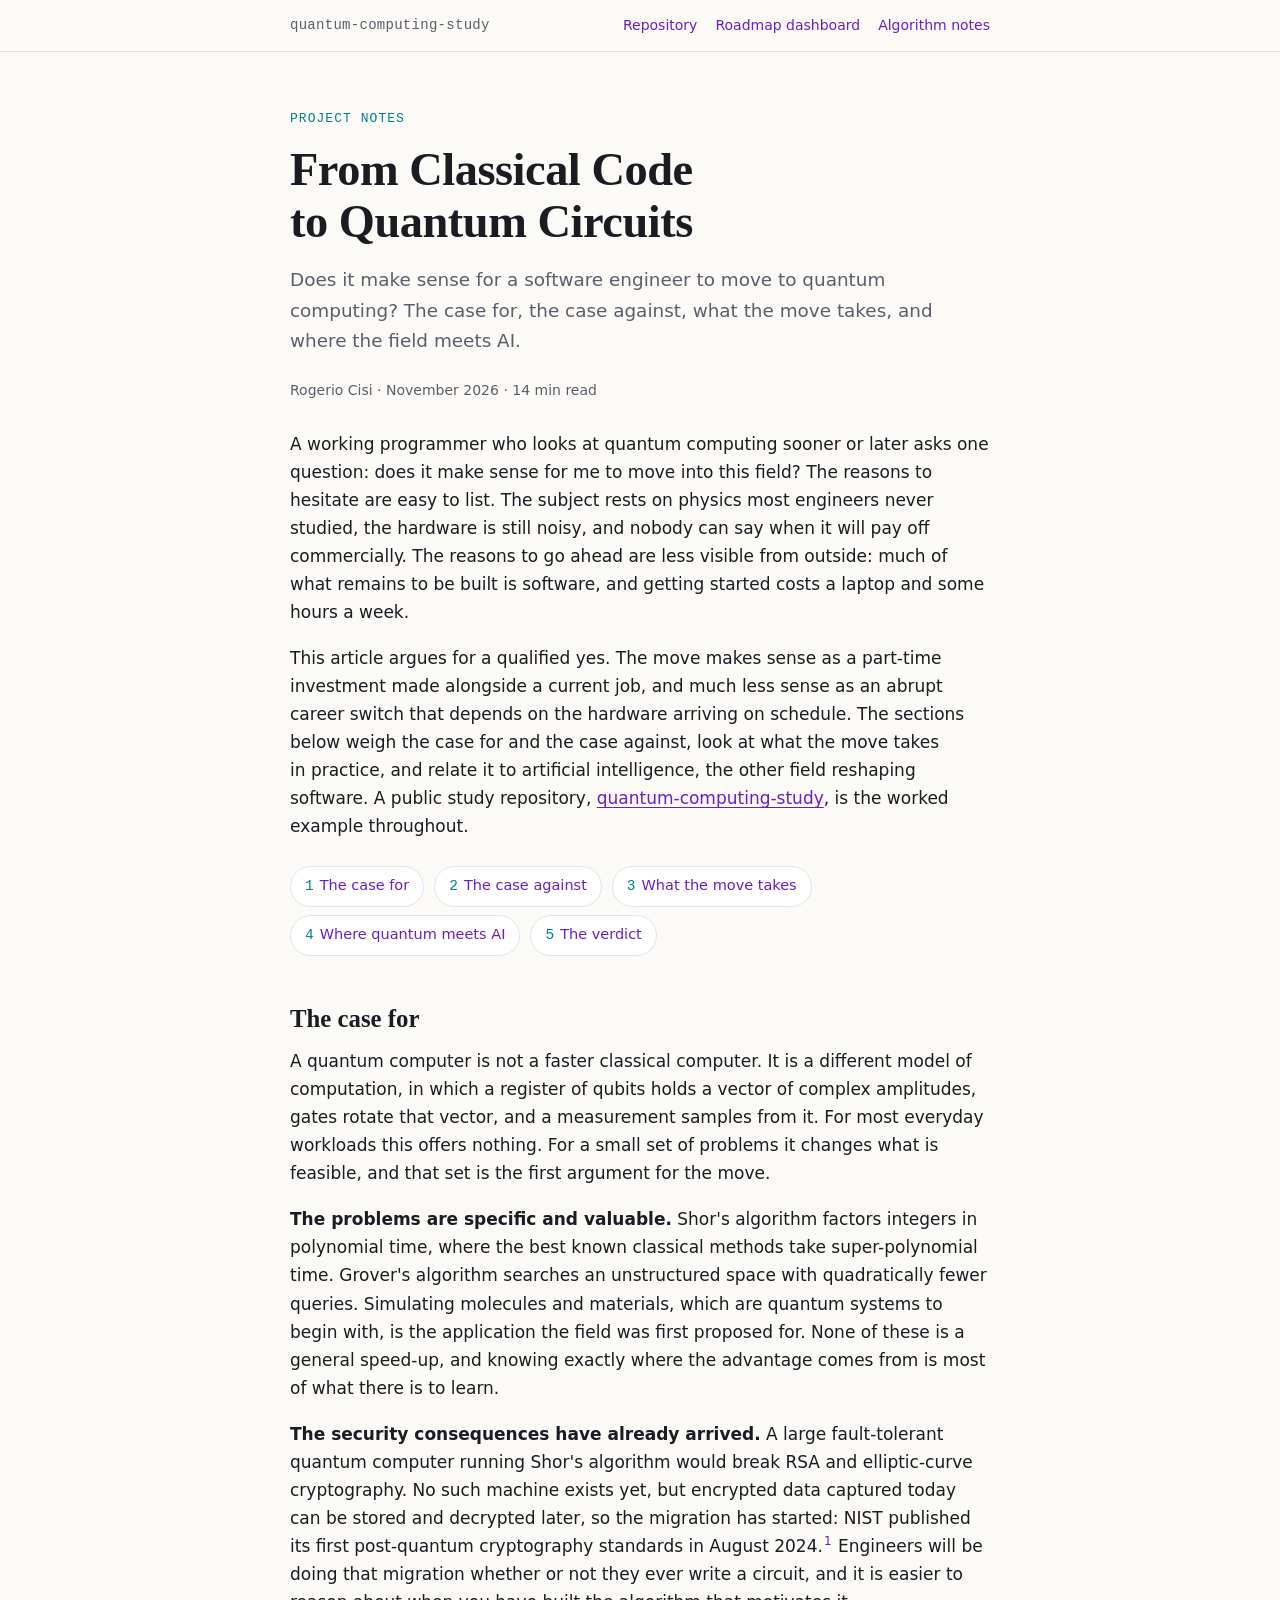
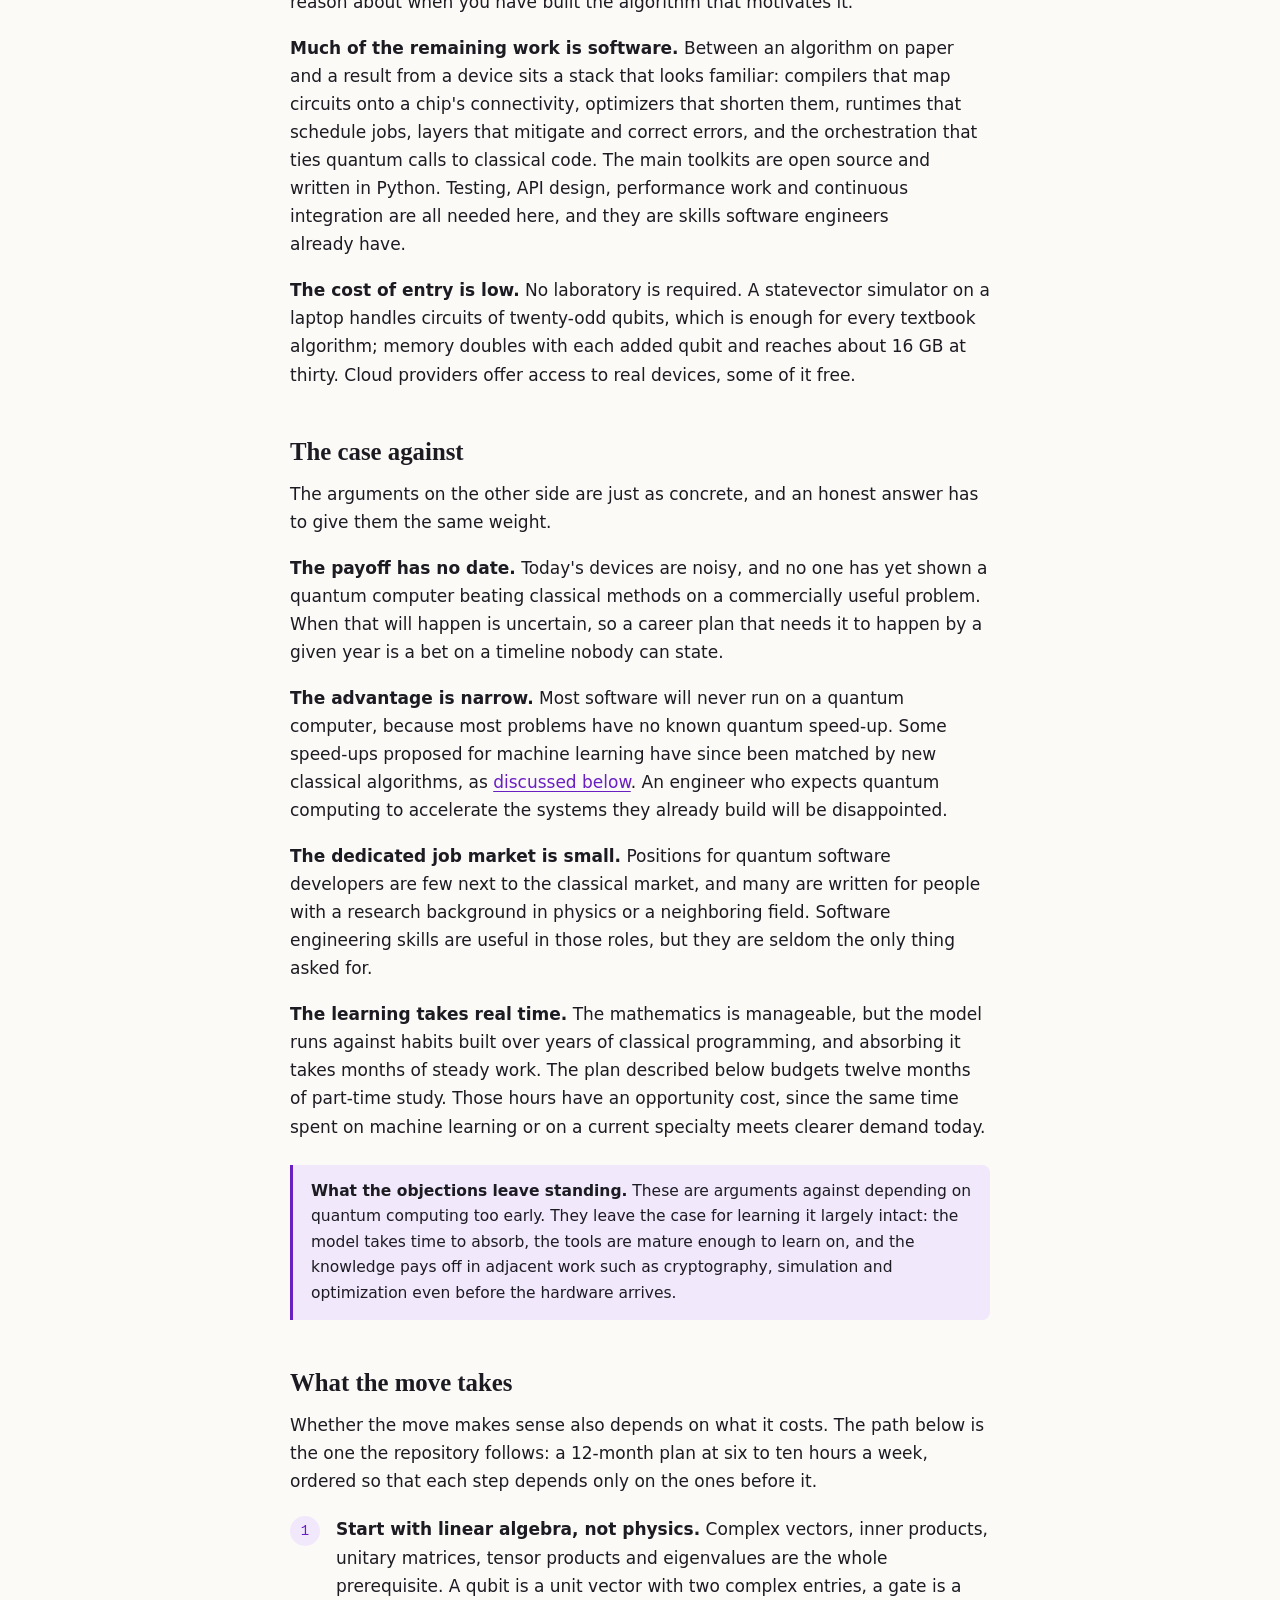
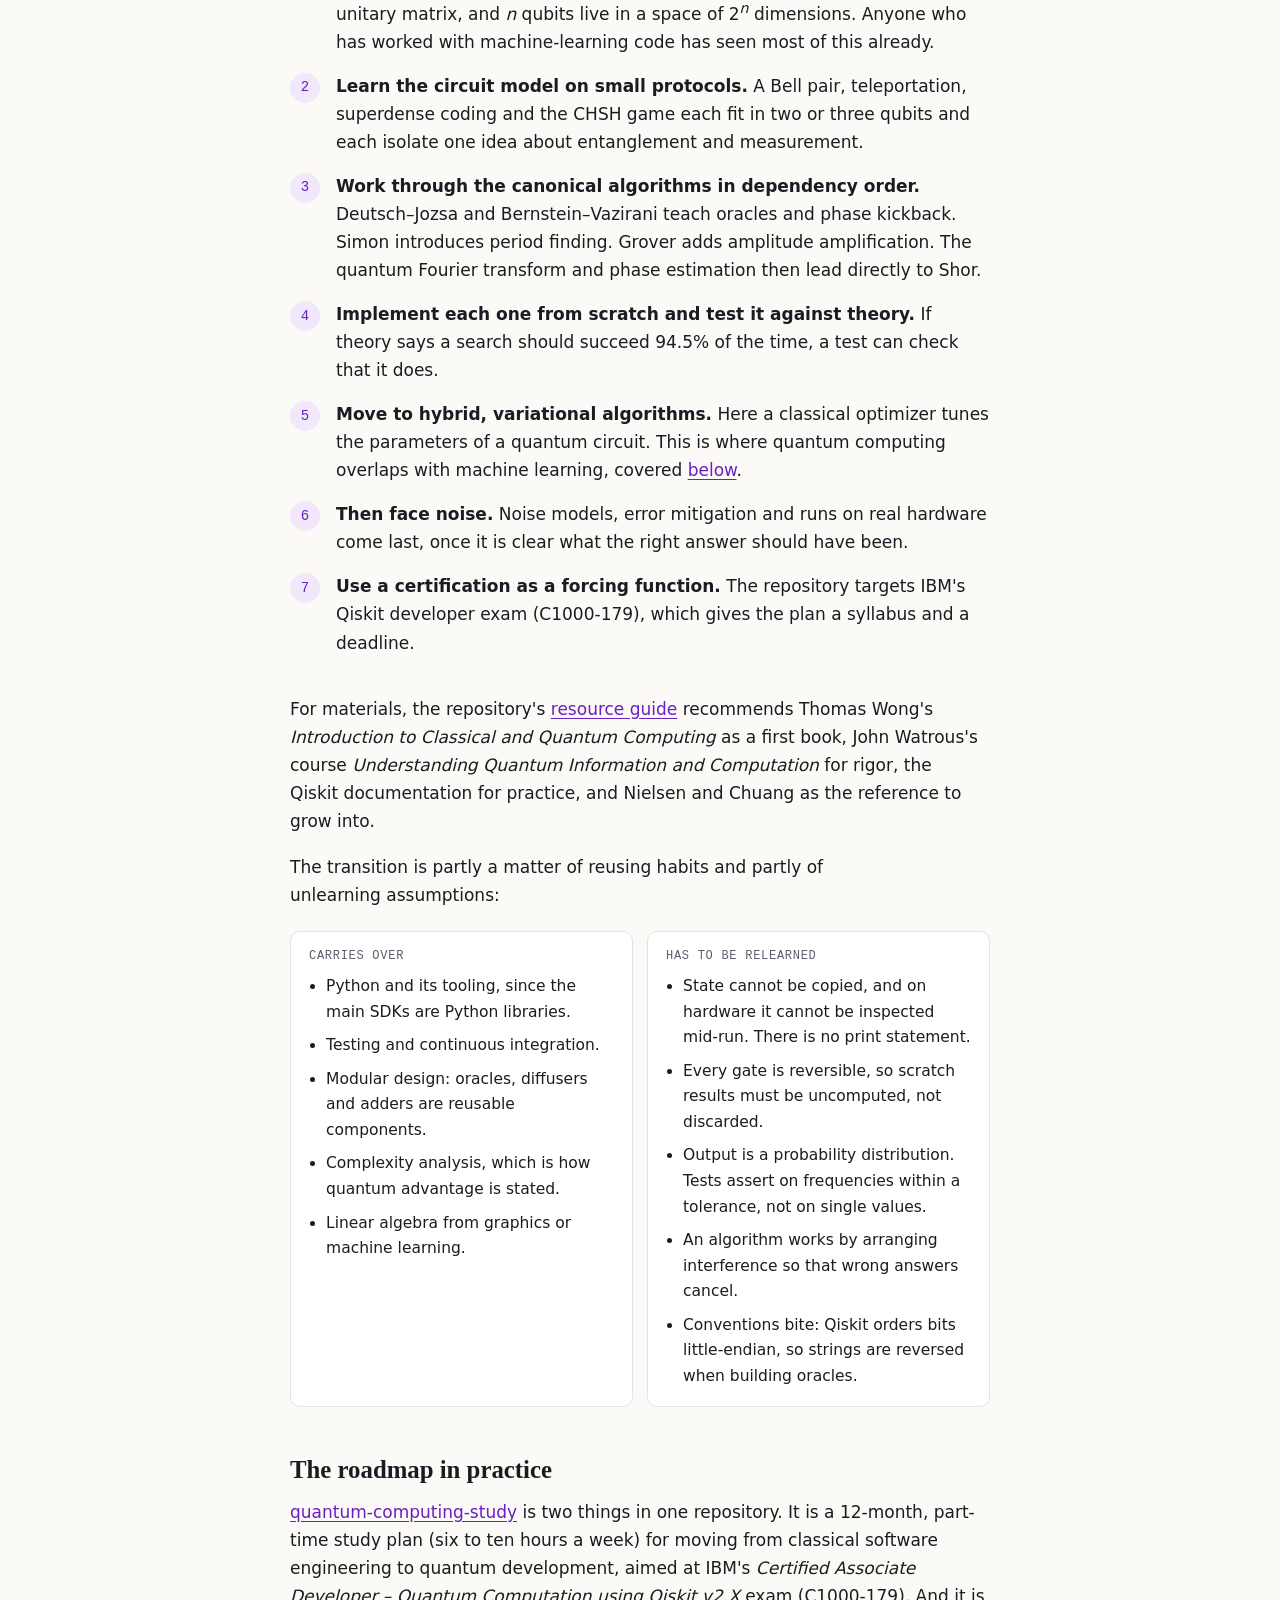
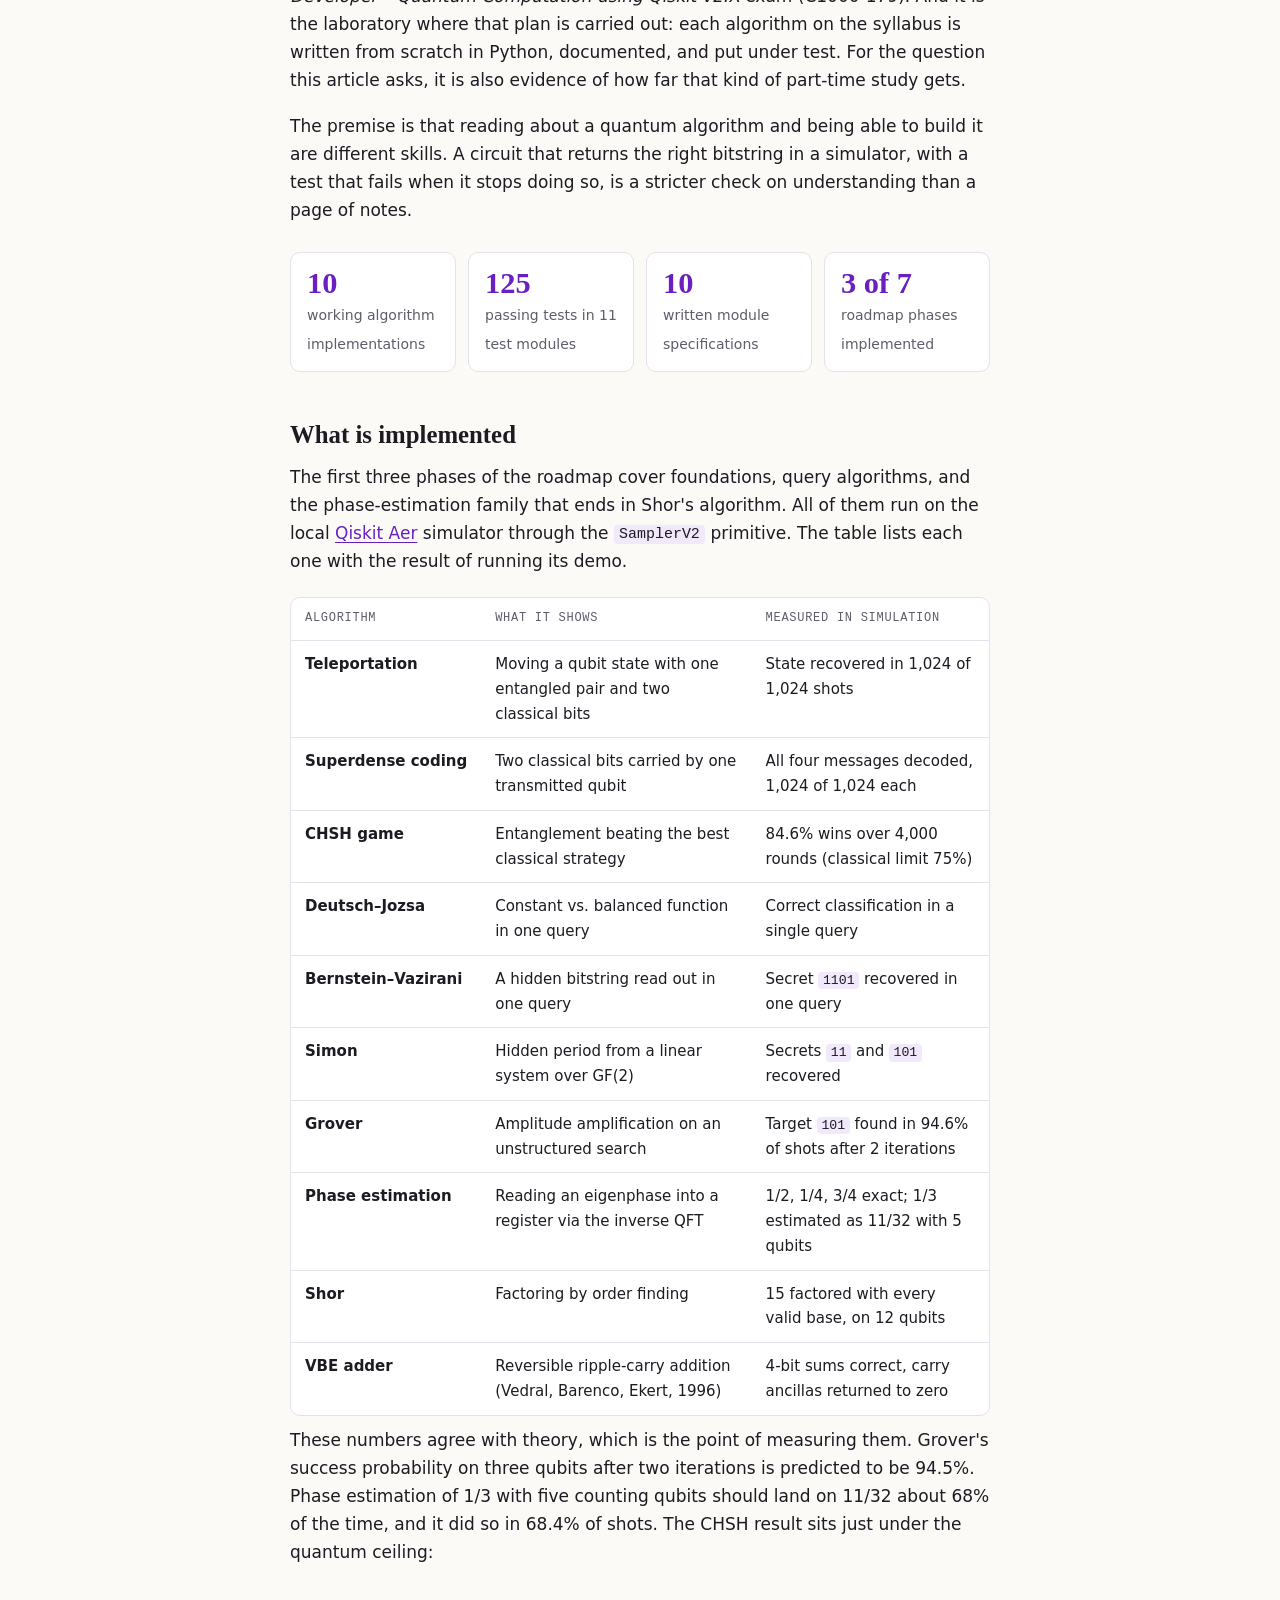
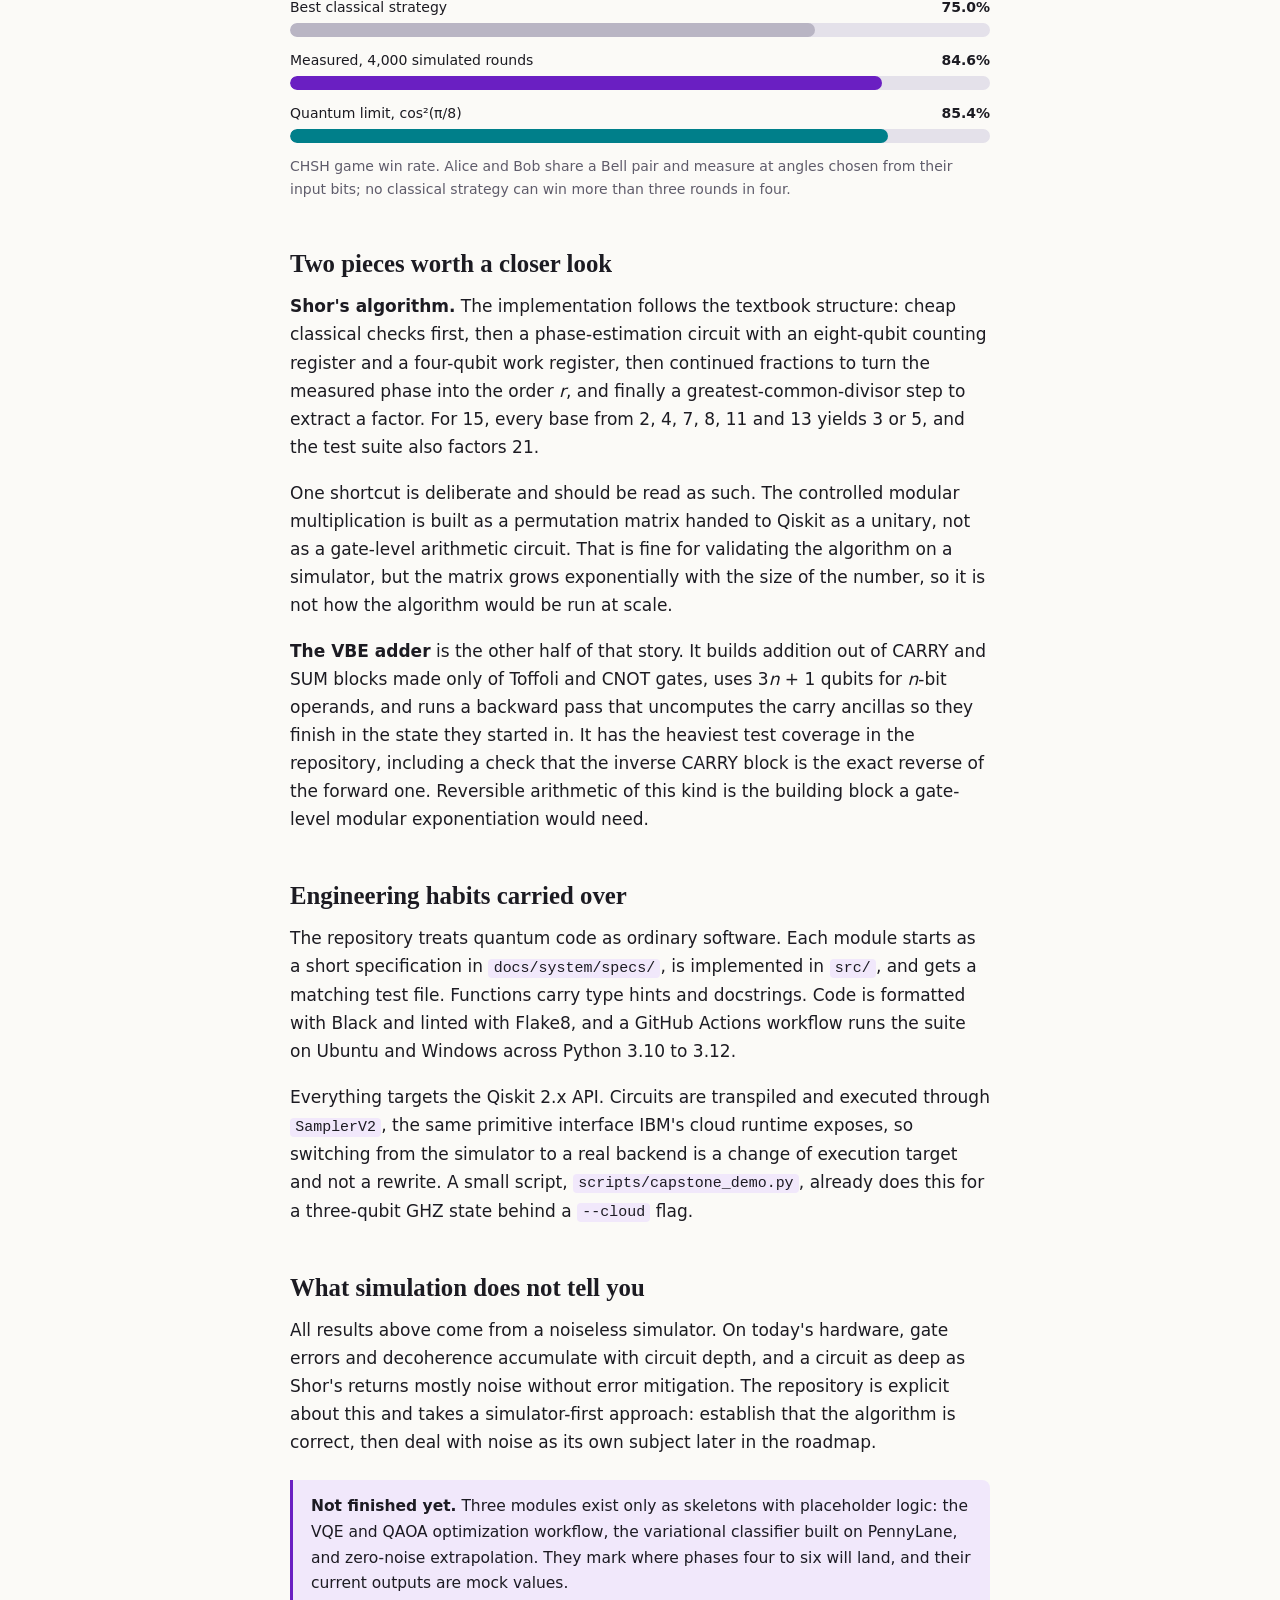
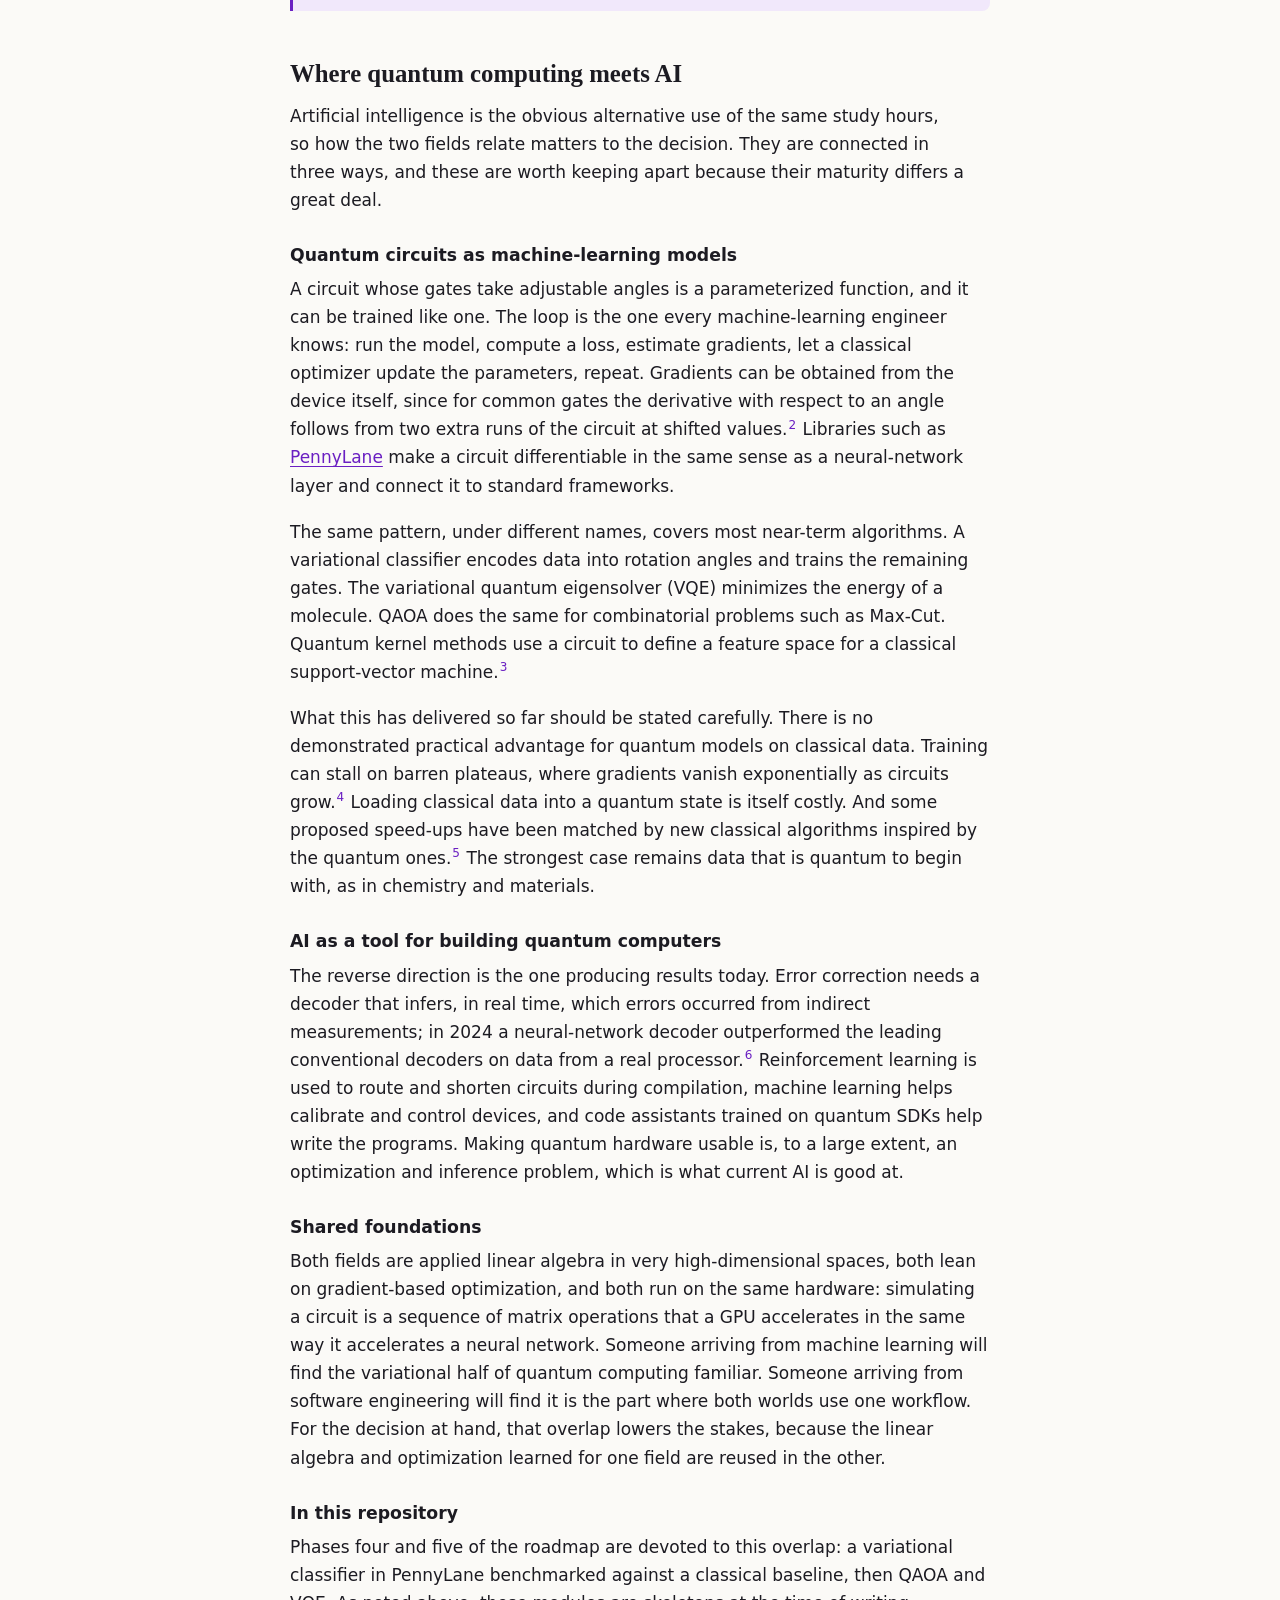
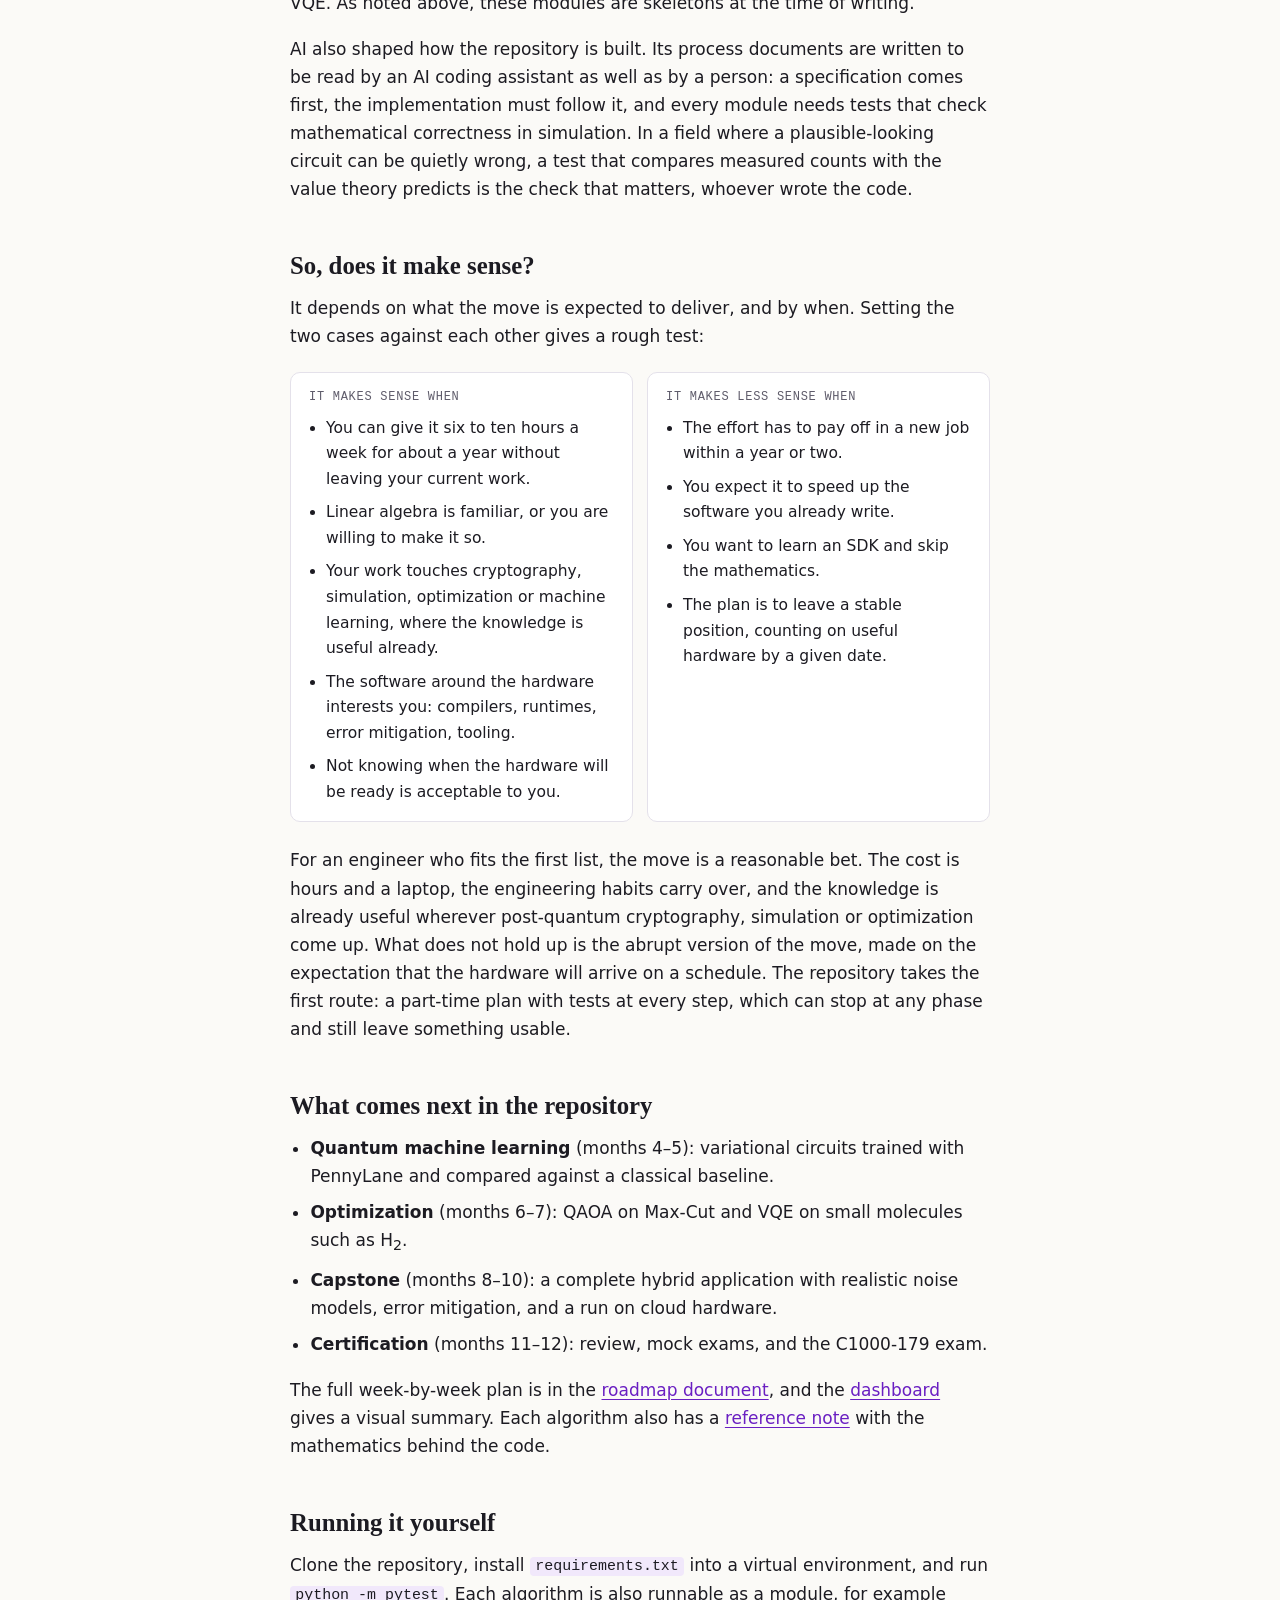
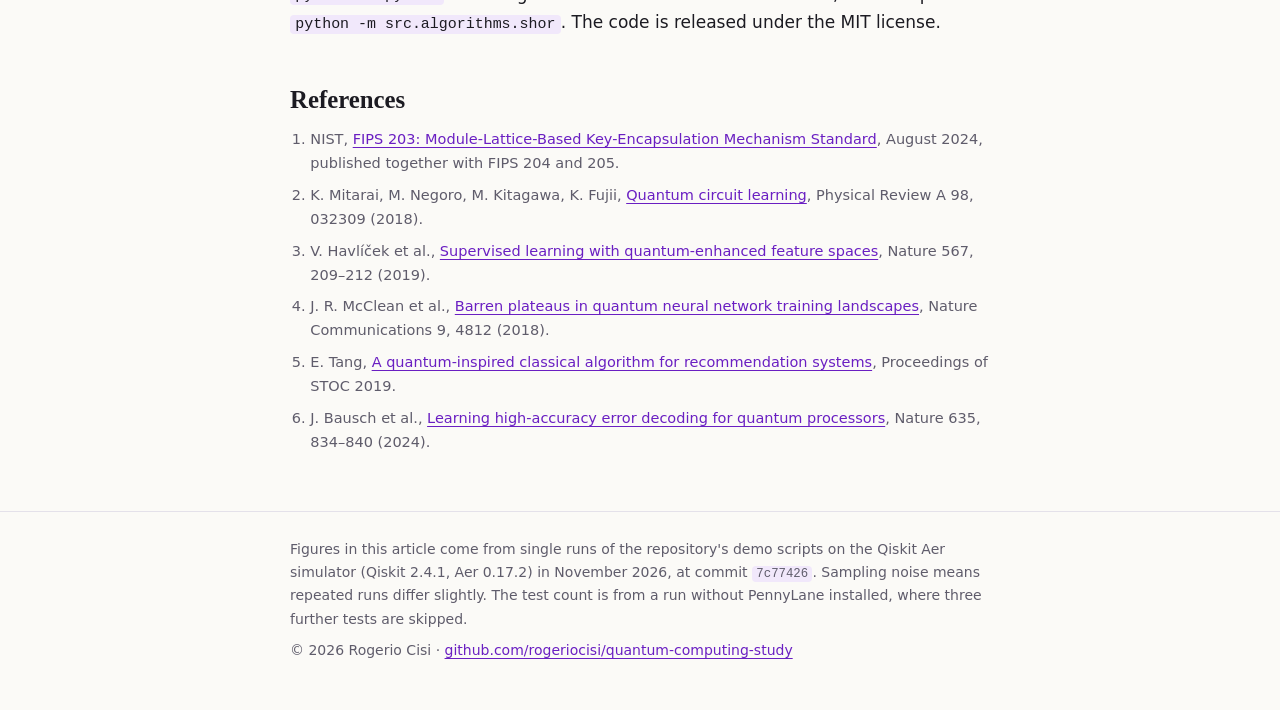
==== commit fcb8611d: "docs: refocus the article on whether a software engineer should move to quantum computing Co-Authore" ====
--- a/docs/index.html
+++ b/docs/index.html
@@ -4,9 +4,9 @@
 <meta charset="UTF-8">
 <meta name="viewport" content="width=device-width, initial-scale=1.0">
 <title>From Classical Code to Quantum Circuits | Quantum Computing Study</title>
-<meta name="description" content="Why a software engineer would move from classical to quantum computing, how to go about it, and where the field meets AI, illustrated by the quantum-computing-study repository.">
+<meta name="description" content="Does it make sense for a software engineer to move to quantum computing? The case for, the case against, what the move takes, and where the field meets AI, illustrated by the quantum-computing-study repository.">
 <meta property="og:title" content="From Classical Code to Quantum Circuits">
-<meta property="og:description" content="Why a software engineer would move from classical to quantum computing, how to go about it, and where the field meets AI.">
+<meta property="og:description" content="Does it make sense for a software engineer to move to quantum computing? The case for, the case against, what the move takes, and where the field meets AI.">
 <meta property="og:type" content="article">
 <style>
 :root {
@@ -212,21 +212,25 @@
 <header class="hero">
   <p class="kicker">Project notes</p>
   <h1>From Classical Code to Quantum Circuits</h1>
-  <p class="dek">Why a software engineer would move from classical to quantum computing, how to go about it, and where the field meets AI.</p>
-  <p class="byline">Rogerio Cisi · November 2026 · 11 min read</p>
+  <p class="dek">Does it make sense for a software engineer to move to quantum computing? The case for, the case against, what the move takes, and where the field meets AI.</p>
+  <p class="byline">Rogerio Cisi · November 2026 · 14 min read</p>
 </header>
 
-<p>Three questions come up whenever a working programmer looks at quantum computing. Is it worth the effort for someone who is not a physicist? If so, what is a realistic way in? And how does it relate to the other field reshaping software, artificial intelligence? This article takes them in turn, and uses a public study repository, <a href="https://github.com/rogeriocisi/quantum-computing-study">quantum-computing-study</a>, as the worked example.</p>
+<p>A working programmer who looks at quantum computing sooner or later asks one question: does it make sense for me to move into this field? The reasons to hesitate are easy to list. The subject rests on physics most engineers never studied, the hardware is still noisy, and nobody can say when it will pay off commercially. The reasons to go ahead are less visible from outside: much of what remains to be built is software, and getting started costs a laptop and some hours a week.</p>
+
+<p>This article argues for a qualified yes. The move makes sense as a part-time investment made alongside a current job, and much less sense as an abrupt career switch that depends on the hardware arriving on schedule. The sections below weigh the case for and the case against, look at what the move takes in practice, and relate it to artificial intelligence, the other field reshaping software. A public study repository, <a href="https://github.com/rogeriocisi/quantum-computing-study">quantum-computing-study</a>, is the worked example throughout.</p>
 
 <ul class="toc" aria-label="In this article">
-  <li><a href="#why"><span>1</span>Why make the move</a></li>
-  <li><a href="#how"><span>2</span>How to make it</a></li>
-  <li><a href="#ai"><span>3</span>Where quantum meets AI</a></li>
+  <li><a href="#for"><span>1</span>The case for</a></li>
+  <li><a href="#against"><span>2</span>The case against</a></li>
+  <li><a href="#how"><span>3</span>What the move takes</a></li>
+  <li><a href="#ai"><span>4</span>Where quantum meets AI</a></li>
+  <li><a href="#verdict"><span>5</span>The verdict</a></li>
 </ul>
 
-<h2 id="why">Why make the move</h2>
-
-<p>A quantum computer is not a faster classical computer. It is a different model of computation, in which a register of qubits holds a vector of complex amplitudes, gates rotate that vector, and a measurement samples from it. For most everyday workloads this offers nothing. For a small set of problems it changes what is feasible, and that set is the first reason to pay attention.</p>
+<h2 id="for">The case for</h2>
+
+<p>A quantum computer is not a faster classical computer. It is a different model of computation, in which a register of qubits holds a vector of complex amplitudes, gates rotate that vector, and a measurement samples from it. For most everyday workloads this offers nothing. For a small set of problems it changes what is feasible, and that set is the first argument for the move.</p>
 
 <p><strong>The problems are specific and valuable.</strong> Shor's algorithm factors integers in polynomial time, where the best known classical methods take super-polynomial time. Grover's algorithm searches an unstructured space with quadratically fewer queries. Simulating molecules and materials, which are quantum systems to begin with, is the application the field was first proposed for. None of these is a general speed-up, and knowing exactly where the advantage comes from is most of what there is to learn.</p>
 
@@ -236,13 +240,25 @@
 
 <p><strong>The cost of entry is low.</strong> No laboratory is required. A statevector simulator on a laptop handles circuits of twenty-odd qubits, which is enough for every textbook algorithm; memory doubles with each added qubit and reaches about 16 GB at thirty. Cloud providers offer access to real devices, some of it free.</p>
 
+<h2 id="against">The case against</h2>
+
+<p>The arguments on the other side are just as concrete, and an honest answer has to give them the same weight.</p>
+
+<p><strong>The payoff has no date.</strong> Today's devices are noisy, and no one has yet shown a quantum computer beating classical methods on a commercially useful problem. When that will happen is uncertain, so a career plan that needs it to happen by a given year is a bet on a timeline nobody can state.</p>
+
+<p><strong>The advantage is narrow.</strong> Most software will never run on a quantum computer, because most problems have no known quantum speed-up. Some speed-ups proposed for machine learning have since been matched by new classical algorithms, as <a href="#ai">discussed below</a>. An engineer who expects quantum computing to accelerate the systems they already build will be disappointed.</p>
+
+<p><strong>The dedicated job market is small.</strong> Positions for quantum software developers are few next to the classical market, and many are written for people with a research background in physics or a neighboring field. Software engineering skills are useful in those roles, but they are seldom the only thing asked for.</p>
+
+<p><strong>The learning takes real time.</strong> The mathematics is manageable, but the model runs against habits built over years of classical programming, and absorbing it takes months of steady work. The plan described below budgets twelve months of part-time study. Those hours have an opportunity cost, since the same time spent on machine learning or on a current specialty meets clearer demand today.</p>
+
 <div class="note">
-  <p><strong>The honest counterweight.</strong> Today's devices are noisy, and no one has yet shown a quantum computer beating classical methods on a commercially useful problem. When that will happen is uncertain. The case for learning now is that the model takes time to absorb, the tools are mature enough to learn on, and the knowledge pays off in adjacent work such as cryptography, simulation and optimization even before the hardware arrives.</p>
-</div>
-
-<h2 id="how">How to make the move</h2>
-
-<p>The path below is the one the repository follows: a 12-month plan at six to ten hours a week, ordered so that each step depends only on the ones before it.</p>
+  <p><strong>What the objections leave standing.</strong> These are arguments against depending on quantum computing too early. They leave the case for learning it largely intact: the model takes time to absorb, the tools are mature enough to learn on, and the knowledge pays off in adjacent work such as cryptography, simulation and optimization even before the hardware arrives.</p>
+</div>
+
+<h2 id="how">What the move takes</h2>
+
+<p>Whether the move makes sense also depends on what it costs. The path below is the one the repository follows: a 12-month plan at six to ten hours a week, ordered so that each step depends only on the ones before it.</p>
 
 <ol class="steps">
   <li><strong>Start with linear algebra, not physics.</strong> Complex vectors, inner products, unitary matrices, tensor products and eigenvalues are the whole prerequisite. A qubit is a unit vector with two complex entries, a gate is a unitary matrix, and <em>n</em> qubits live in a space of 2<sup><em>n</em></sup> dimensions. Anyone who has worked with machine-learning code has seen most of this already.</li>
@@ -283,7 +299,7 @@
 
 <h2 id="repo">The roadmap in practice</h2>
 
-<p><a href="https://github.com/rogeriocisi/quantum-computing-study">quantum-computing-study</a> is two things in one repository. It is a 12-month, part-time study plan (six to ten hours a week) for moving from classical software engineering to quantum development, aimed at IBM's <em>Certified Associate Developer – Quantum Computation using Qiskit v2.X</em> exam (C1000-179). And it is the laboratory where that plan is carried out: each algorithm on the syllabus is written from scratch in Python, documented, and put under test.</p>
+<p><a href="https://github.com/rogeriocisi/quantum-computing-study">quantum-computing-study</a> is two things in one repository. It is a 12-month, part-time study plan (six to ten hours a week) for moving from classical software engineering to quantum development, aimed at IBM's <em>Certified Associate Developer – Quantum Computation using Qiskit v2.X</em> exam (C1000-179). And it is the laboratory where that plan is carried out: each algorithm on the syllabus is written from scratch in Python, documented, and put under test. For the question this article asks, it is also evidence of how far that kind of part-time study gets.</p>
 
 <p>The premise is that reading about a quantum algorithm and being able to build it are different skills. A circuit that returns the right bitstring in a simulator, with a test that fails when it stops doing so, is a stricter check on understanding than a page of notes.</p>
 
@@ -362,7 +378,7 @@
 
 <h2 id="ai">Where quantum computing meets AI</h2>
 
-<p>The two fields are connected in three ways, and they are worth keeping apart because their maturity differs a great deal.</p>
+<p>Artificial intelligence is the obvious alternative use of the same study hours, so how the two fields relate matters to the decision. They are connected in three ways, and these are worth keeping apart because their maturity differs a great deal.</p>
 
 <h3>Quantum circuits as machine-learning models</h3>
 
@@ -378,7 +394,7 @@
 
 <h3>Shared foundations</h3>
 
-<p>Both fields are applied linear algebra in very high-dimensional spaces, both lean on gradient-based optimization, and both run on the same hardware: simulating a circuit is a sequence of matrix operations that a GPU accelerates in the same way it accelerates a neural network. Someone arriving from machine learning will find the variational half of quantum computing familiar. Someone arriving from software engineering will find it is the part where both worlds use one workflow.</p>
+<p>Both fields are applied linear algebra in very high-dimensional spaces, both lean on gradient-based optimization, and both run on the same hardware: simulating a circuit is a sequence of matrix operations that a GPU accelerates in the same way it accelerates a neural network. Someone arriving from machine learning will find the variational half of quantum computing familiar. Someone arriving from software engineering will find it is the part where both worlds use one workflow. For the decision at hand, that overlap lowers the stakes, because the linear algebra and optimization learned for one field are reused in the other.</p>
 
 <h3>In this repository</h3>
 
@@ -386,7 +402,35 @@
 
 <p>AI also shaped how the repository is built. Its process documents are written to be read by an AI coding assistant as well as by a person: a specification comes first, the implementation must follow it, and every module needs tests that check mathematical correctness in simulation. In a field where a plausible-looking circuit can be quietly wrong, a test that compares measured counts with the value theory predicts is the check that matters, whoever wrote the code.</p>
 
-<h2>What comes next</h2>
+<h2 id="verdict">So, does it make sense?</h2>
+
+<p>It depends on what the move is expected to deliver, and by when. Setting the two cases against each other gives a rough test:</p>
+
+<div class="split">
+  <div>
+    <h3>It makes sense when</h3>
+    <ul>
+      <li>You can give it six to ten hours a week for about a year without leaving your current work.</li>
+      <li>Linear algebra is familiar, or you are willing to make it so.</li>
+      <li>Your work touches cryptography, simulation, optimization or machine learning, where the knowledge is useful already.</li>
+      <li>The software around the hardware interests you: compilers, runtimes, error mitigation, tooling.</li>
+      <li>Not knowing when the hardware will be ready is acceptable to you.</li>
+    </ul>
+  </div>
+  <div>
+    <h3>It makes less sense when</h3>
+    <ul>
+      <li>The effort has to pay off in a new job within a year or two.</li>
+      <li>You expect it to speed up the software you already write.</li>
+      <li>You want to learn an SDK and skip the mathematics.</li>
+      <li>The plan is to leave a stable position, counting on useful hardware by a given date.</li>
+    </ul>
+  </div>
+</div>
+
+<p>For an engineer who fits the first list, the move is a reasonable bet. The cost is hours and a laptop, the engineering habits carry over, and the knowledge is already useful wherever post-quantum cryptography, simulation or optimization come up. What does not hold up is the abrupt version of the move, made on the expectation that the hardware will arrive on a schedule. The repository takes the first route: a part-time plan with tests at every step, which can stop at any phase and still leave something usable.</p>
+
+<h2>What comes next in the repository</h2>
 
 <ul class="plain">
   <li><strong>Quantum machine learning</strong> (months 4–5): variational circuits trained with PennyLane and compared against a classical baseline.</li>
